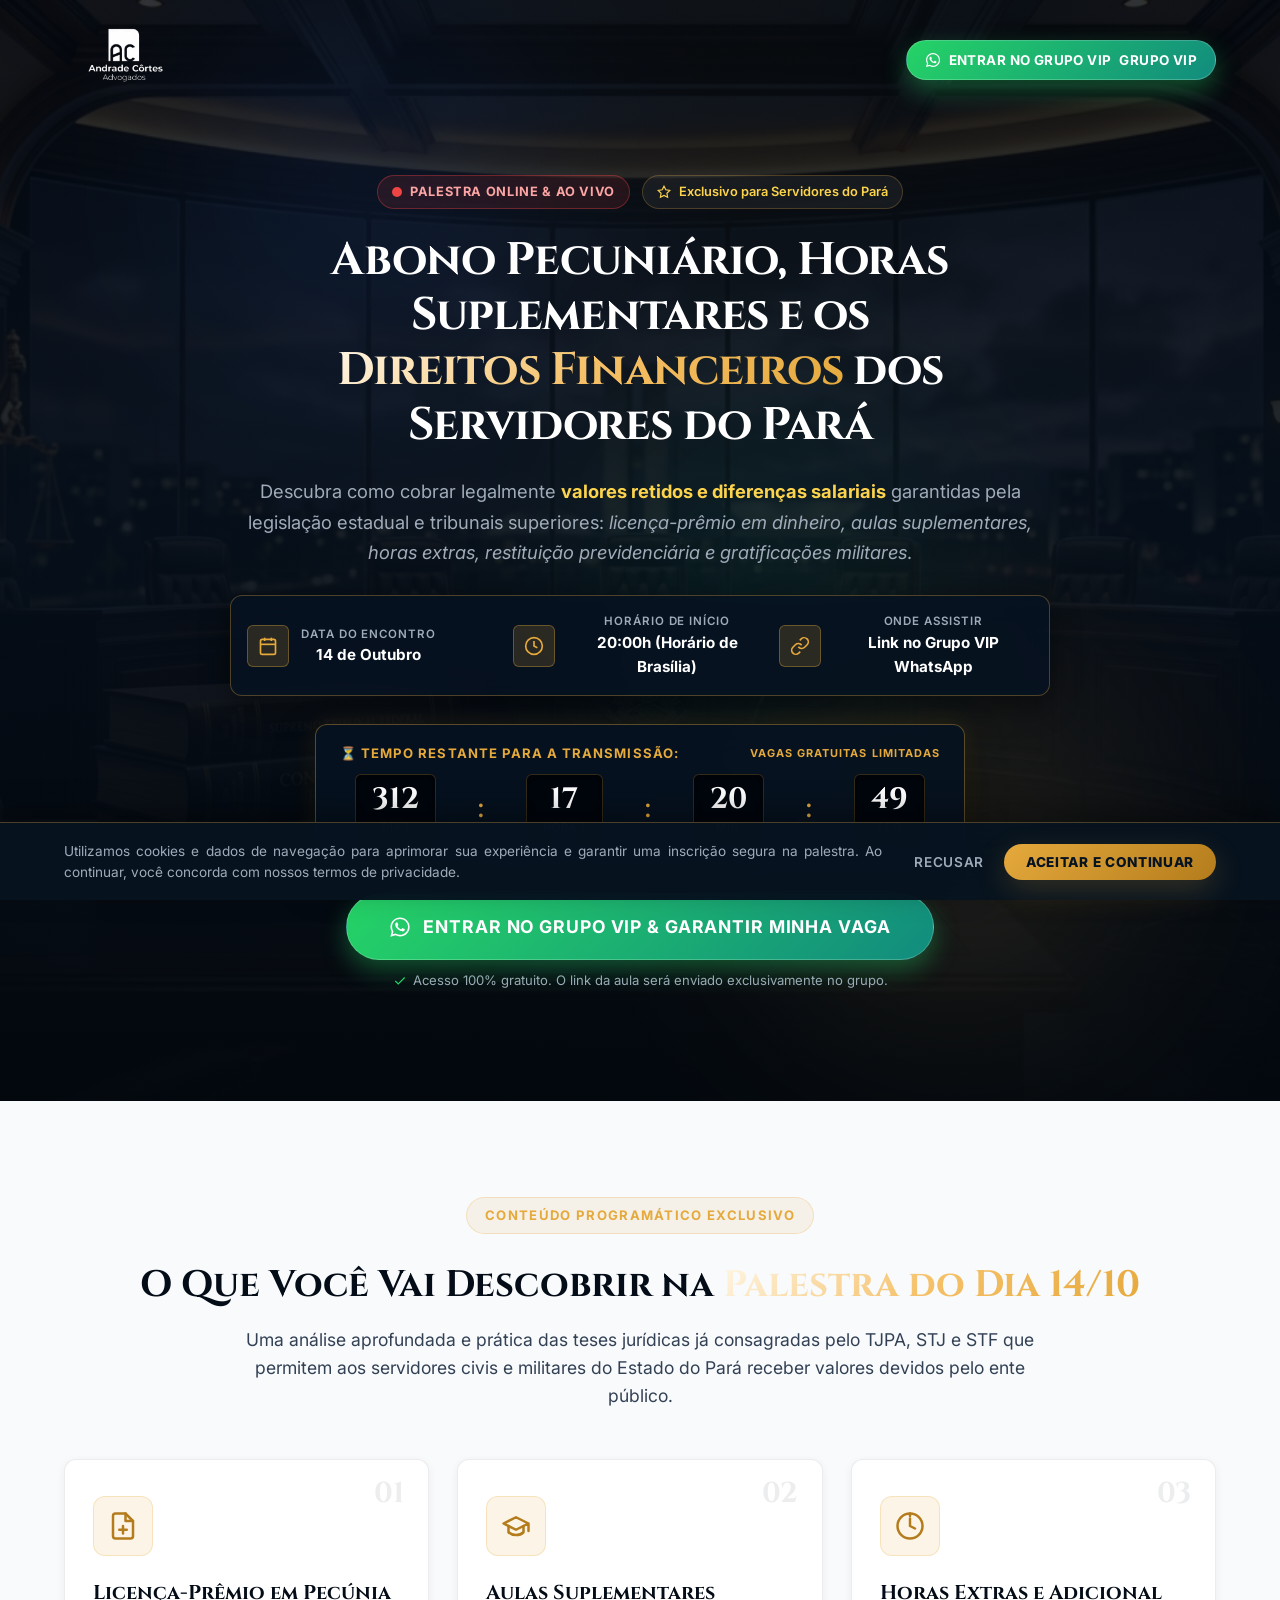
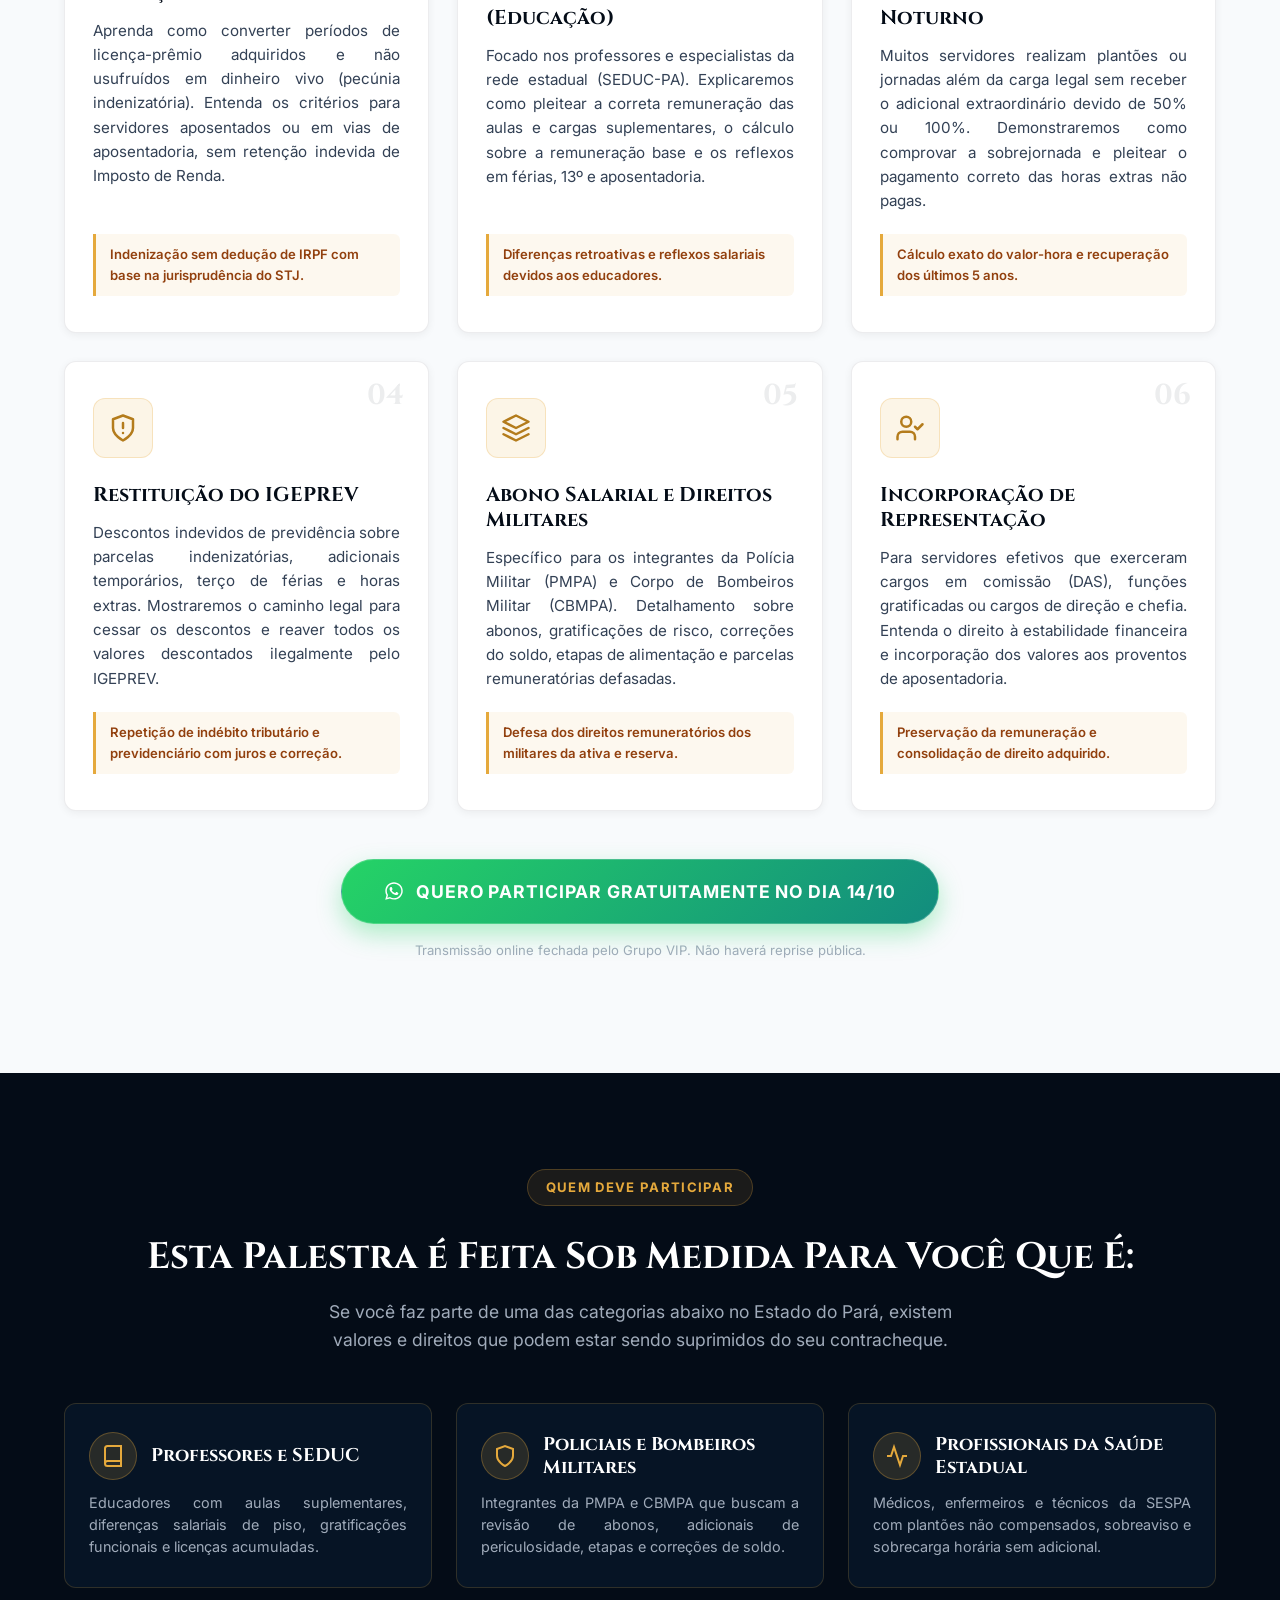
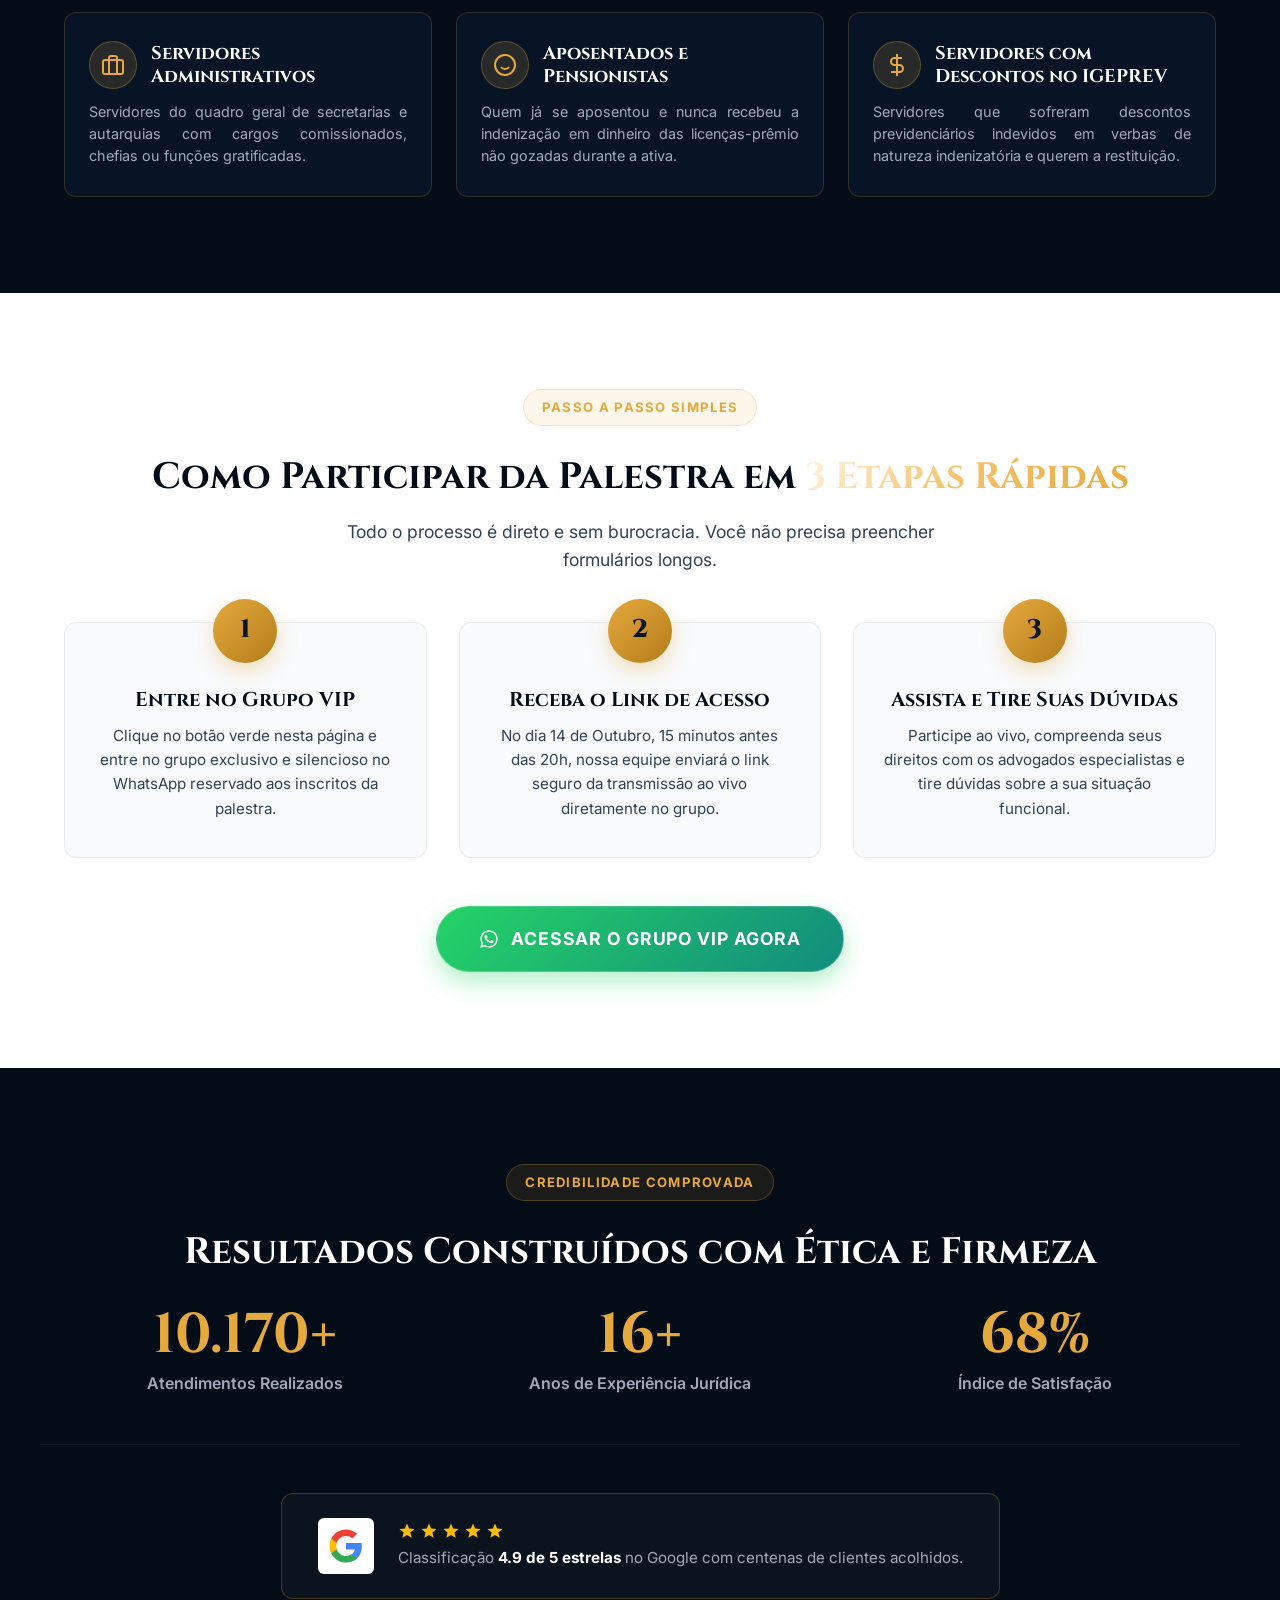
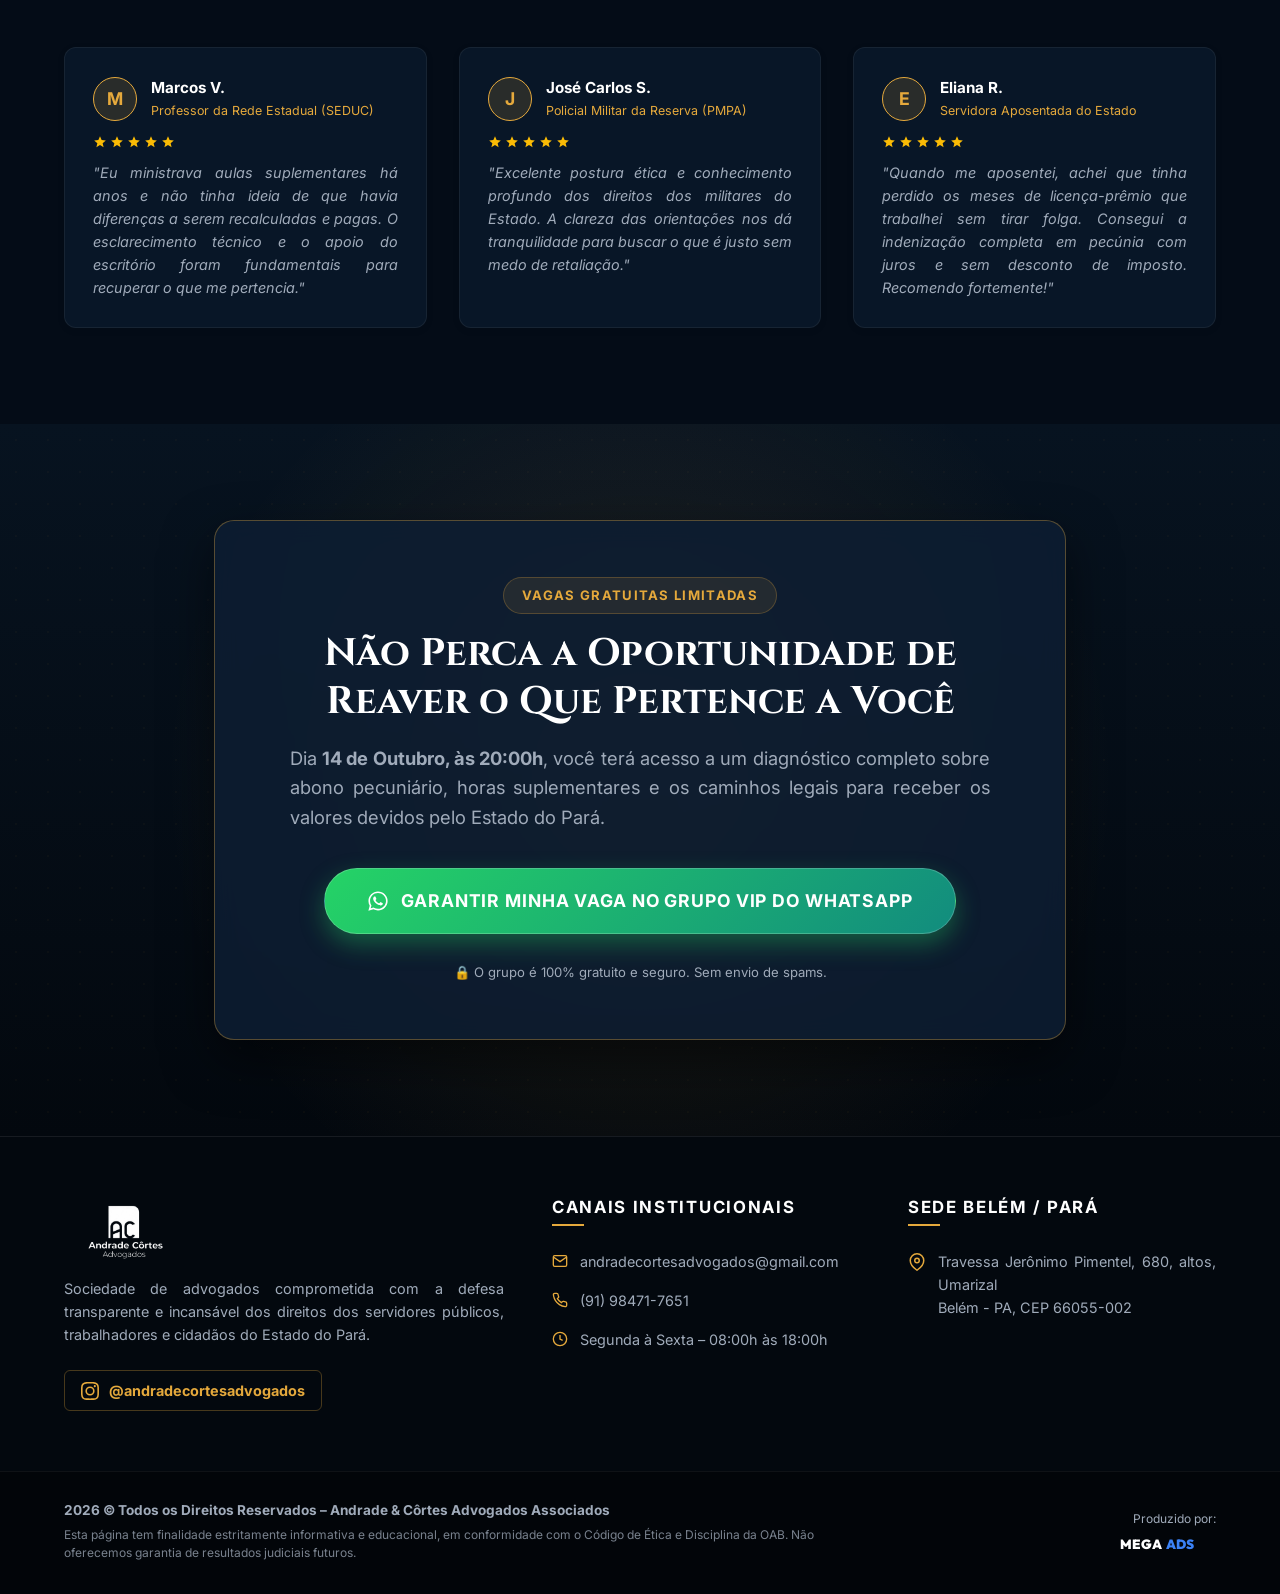
==== Evento/index.html @ 4a4dbd1f "feat(evento): adiciona landing page de palestra para servidores do pará" ====
<!DOCTYPE html>
<html lang="pt-BR">
<head>
    <!-- Metadados básicos para codificação e visualização responsiva -->
    <meta charset="UTF-8">
    <meta name="viewport" content="width=device-width, initial-scale=1.0, viewport-fit=cover">
    
    <!-- Título Otimizado para Funil de Tráfego Pago e Conversão de Evento -->
    <title>Palestra Online: Abono Pecuniário e Direitos dos Servidores do Pará | Andrade & Côrtes Advogados</title>
    
    <!-- Meta Descrição com alto poder de conversão para servidores públicos do Estado do Pará -->
    <meta name="description" content="Participe da Palestra Online e Gratuita no dia 14 de Outubro às 20h. Descubra como reaver abono pecuniário de licença-prêmio, aulas suplementares, horas extras, restituição de previdência e abono militar no Pará.">
    
    <!-- Open Graph (Meta tags para compartilhamento em redes sociais e anúncios) -->
    <meta property="og:title" content="Palestra Exclusiva: Abono Pecuniário e Horas Suplementares dos Servidores do Pará">
    <meta property="og:description" content="Aprenda a receber valores devidos pelo Estado do Pará: Licença-prêmio em pecúnia, horas extras, aulas suplementares, restituição do IGEPREV e abono militar. Dia 14/10 às 20h.">
    <meta property="og:image" content="Assets/hero_palestra.jpg">
    <meta property="og:url" content="https://andradecortes.adv.br/lp/palestra-servidores-para/">
    <meta property="og:type" content="website">
    
    <!-- Twitter Card -->
    <meta name="twitter:card" content="summary_large_image">
    <meta name="twitter:title" content="Palestra Servidores Públicos do Pará | Andrade & Côrtes Advogados">
    <meta name="twitter:description" content="Encontro online ao vivo no dia 14 de Outubro às 20h. Garanta sua vaga no grupo VIP do WhatsApp.">
    <meta name="twitter:image" content="Assets/hero_palestra.jpg">

    <!-- Favicon institucional do cliente -->
    <link rel="icon" href="https://andradecortes.adv.br/lp/wp-content/uploads/2024/04/cropped-Orig-Vert-1-32x32.png" sizes="32x32">
    <link rel="icon" href="https://andradecortes.adv.br/lp/wp-content/uploads/2024/04/cropped-Orig-Vert-1-192x192.png" sizes="192x192">
    <link rel="apple-touch-icon" href="https://andradecortes.adv.br/lp/wp-content/uploads/2024/04/cropped-Orig-Vert-1-180x180.png">
    
    <!-- Pré-conexão e carregamento das fontes do Google (Cinzel, Inter e Outfit) -->
    <link rel="preconnect" href="https://fonts.googleapis.com">
    <link rel="preconnect" href="https://fonts.gstatic.com" crossorigin>
    <link href="https://fonts.googleapis.com/css2?family=Cinzel:wght@500;600;700;800&family=Inter:wght@300;400;500;600;700&family=Outfit:wght@400;500;600;700;900&display=swap" rel="stylesheet">
    
    <!-- Folha de estilos dedicada da Landing Page de Palestra -->
    <link rel="stylesheet" href="css/style.css">

    <!-- Google Tag Manager (GTM) para rastreamento de conversão em tráfego pago -->
    <script>
        // Inicializa a camada de dados (dataLayer) para eventos de conversão e cliques
        window.dataLayer = window.dataLayer || [];
        (function(w,d,s,l,i){w[l]=w[l]||[];w[l].push({'gtm.start':
        new Date().getTime(),event:'gtm.js'});var f=d.getElementsByTagName(s)[0],
        j=d.createElement(s),dl=l!='dataLayer'?'&l='+l:'';j.async=true;j.src=
        'https://www.googletagmanager.com/gtm.js?id='+i+dl;f.parentNode.insertBefore(j,f);
        })(window,document,'script','dataLayer','GTM-P8DCJV3H');
    </script>
</head>
<body>
    <!-- Fallback do Google Tag Manager para navegadores com JS desativado -->
    <noscript>
        <iframe src="https://www.googletagmanager.com/ns.html?id=GTM-P8DCJV3H" height="0" width="0" style="display:none;visibility:hidden"></iframe>
    </noscript>

    <!-- ==========================================================================
         1. CABEÇALHO FIXO COM LOGO E BOTÃO DIRETO PRO GRUPO VIP
         ========================================================================== -->
    <header id="main-header" class="header-fixed">
        <div class="container header-container">
            <!-- Logotipo Andrade & Côrtes Advogados Associados -->
            <a href="#" class="logo-link" aria-label="Voltar ao início">
                <div class="logo-wrapper">
                    <img src="Assets/logo.webp" alt="Andrade & Côrtes Advogados Associados" class="logo-img" width="180" height="50">
                </div>
            </a>
            
            <!-- Botão de Ação Rápida no Cabeçalho direcionando para o Grupo VIP -->
            <!-- NOTA: Substitua o link 'https://chat.whatsapp.com/SEU_GRUPO_DO_WHATSAPP' pelo link oficial do grupo -->
            <a href="https://chat.whatsapp.com/SEU_GRUPO_DO_WHATSAPP" class="btn btn-sm btn-header btn-whatsapp-vip btn-whatsapp-track" data-location="header" target="_blank" rel="noopener noreferrer">
                <!-- Ícone SVG do WhatsApp -->
                <svg viewBox="0 0 448 512" width="16" height="16" fill="currentColor" xmlns="http://www.w3.org/2000/svg">
                    <path d="M380.9 97.1C339 55.1 283.2 32 223.9 32c-122.4 0-222 99.6-222 222 0 39.1 10.2 77.3 29.6 111L0 480l117.7-30.9c32.4 17.7 68.9 27 106.1 27h.1c122.3 0 224.1-99.6 224.1-222 0-59.3-25.2-115-67.1-157zm-157 341.6c-33.2 0-65.7-8.9-94-25.7l-6.7-4-69.8 18.3L72 359.2l-4.4-7c-18.5-29.4-28.2-63.3-28.2-98.2 0-101.7 82.8-184.5 184.6-184.5 49.3 0 95.6 19.2 130.4 54.1 34.8 34.9 56.2 81.2 56.1 130.5 0 101.8-84.9 184.6-186.6 184.6zm101.2-138.2c-5.5-2.8-32.8-16.2-37.9-18-5.1-1.9-8.8-2.8-12.5 2.8-3.7 5.6-14.3 18-17.6 21.8-3.2 3.7-6.5 4.2-12 1.4-32.6-16.3-54-29.1-75.5-66-5.7-9.8 5.7-9.1 16.3-30.3 1.8-3.7.9-6.9-.5-9.7-1.4-2.8-12.5-30.1-17.1-41.2-4.5-10.8-9.1-9.3-12.5-9.5-3.2-.2-6.9-.2-10.6-.2-3.7 0-9.7 1.4-14.8 6.9-5.1 5.6-19.4 19-19.4 46.3 0 27.3 19.9 53.7 22.6 57.4 2.8 3.7 39.1 59.7 94.8 83.8 35.2 15.2 49 16.5 66.6 13.9 10.7-1.6 32.8-13.4 37.4-26.4 4.6-13 4.6-24.1 3.2-26.4-1.3-2.5-5-3.9-10.5-6.6z"/>
                </svg>
                <span class="btn-text-desktop">Entrar no Grupo VIP</span>
                <span class="btn-text-mobile">Grupo VIP</span>
            </a>
        </div>
    </header>

    <!-- ==========================================================================
         2. HERO SECTION: PALESTRA EXCLUSIVA & CONTAGEM REGRESSIVA
         ========================================================================== -->
    <section id="hero" class="hero-section">
        <!-- Luzes e Efeitos de Brilho Dinâmicos de Fundo -->
        <div class="hero-glow-1"></div>
        <div class="hero-glow-2"></div>
        <div class="hero-glow-3"></div>

        <!-- Container do Hero centralizado com foco exclusivo nas informações e inscrições -->
        <div class="container hero-container hero-container-centered max-width-900 text-center">
            <!-- Bloco de Conteúdo Textual e Inscrição no Funil -->
            <div class="hero-content reveal-up">
                <!-- Badges de Autoridade do Evento -->
                <div class="hero-event-badge-bar">
                    <!-- Selo de Transmissão Ao Vivo com Luz Pulsante -->
                    <div class="badge-live-pulse">
                        <span class="live-dot"></span>
                        <span>Palestra Online & Ao Vivo</span>
                    </div>
                    <!-- Selo do Estado do Pará -->
                    <div class="badge-tag-pa">
                        <svg viewBox="0 0 24 24" width="14" height="14" fill="none" stroke="currentColor" stroke-width="2" xmlns="http://www.w3.org/2000/svg">
                            <polygon points="12 2 15.09 8.26 22 9.27 17 14.14 18.18 21.02 12 17.77 5.82 21.02 7 14.14 2 9.27 8.91 8.26 12 2"/>
                        </svg>
                        <span>Exclusivo para Servidores do Pará</span>
                    </div>
                </div>

                <!-- Headline Principal (H1) com forte apelo nos direitos financeiros e horas suplementares -->
                <h1>Abono Pecuniário, Horas Suplementares e os <span class="text-gradient-gold">Direitos Financeiros</span> dos Servidores do Pará</h1>
                
                <!-- Subheadline explicativa conectando com a dor e a oportunidade do servidor estadual -->
                <p class="hero-subtext">
                    Descubra como cobrar legalmente <strong>valores retidos e diferenças salariais</strong> garantidas pela legislação estadual e tribunais superiores: <em>licença-prêmio em dinheiro, aulas suplementares, horas extras, restituição previdenciária e gratificações militares</em>.
                </p>

                <!-- Informações Estruturadas do Evento em Cards Rápidos -->
                <div class="event-info-cards-grid">
                    <div class="event-info-item">
                        <div class="event-info-icon">
                            <svg viewBox="0 0 24 24" width="20" height="20" fill="none" stroke="currentColor" stroke-width="2" xmlns="http://www.w3.org/2000/svg">
                                <rect x="3" y="4" width="18" height="18" rx="2" ry="2"/>
                                <line x1="16" y1="2" x2="16" y2="6"/>
                                <line x1="8" y1="2" x2="8" y2="6"/>
                                <line x1="3" y1="10" x2="21" y2="10"/>
                            </svg>
                        </div>
                        <div class="event-info-text">
                            <span class="label">Data do Encontro</span>
                            <strong class="val">14 de Outubro</strong>
                        </div>
                    </div>

                    <div class="event-info-item">
                        <div class="event-info-icon">
                            <svg viewBox="0 0 24 24" width="20" height="20" fill="none" stroke="currentColor" stroke-width="2" xmlns="http://www.w3.org/2000/svg">
                                <circle cx="12" cy="12" r="10"/>
                                <polyline points="12 6 12 12 16 14"/>
                            </svg>
                        </div>
                        <div class="event-info-text">
                            <span class="label">Horário de Início</span>
                            <strong class="val">20:00h (Horário de Brasília)</strong>
                        </div>
                    </div>

                    <div class="event-info-item">
                        <div class="event-info-icon">
                            <svg viewBox="0 0 24 24" width="20" height="20" fill="none" stroke="currentColor" stroke-width="2" xmlns="http://www.w3.org/2000/svg">
                                <path d="M10 13a5 5 0 0 0 7.54.54l3-3a5 5 0 0 0-7.07-7.07l-1.72 1.71"/>
                                <path d="M14 11a5 5 0 0 0-7.54-.54l-3 3a5 5 0 0 0 7.07 7.07l1.71-1.71"/>
                            </svg>
                        </div>
                        <div class="event-info-text">
                            <span class="label">Onde Assistir</span>
                            <strong class="val">Link no Grupo VIP WhatsApp</strong>
                        </div>
                    </div>
                </div>

                <!-- Bloco de Contagem Regressiva Interativa -->
                <div class="countdown-box">
                    <div class="countdown-header">
                        <span>⏳ Tempo Restante Para a Transmissão:</span>
                        <small>Vagas Gratuitas Limitadas</small>
                    </div>
                    <div class="countdown-timer">
                        <div class="timer-unit">
                            <span id="timer-days" class="timer-num">00</span>
                            <span class="timer-label">Dias</span>
                        </div>
                        <span class="timer-colon">:</span>
                        <div class="timer-unit">
                            <span id="timer-hours" class="timer-num">00</span>
                            <span class="timer-label">Horas</span>
                        </div>
                        <span class="timer-colon">:</span>
                        <div class="timer-unit">
                            <span id="timer-minutes" class="timer-num">00</span>
                            <span class="timer-label">Min</span>
                        </div>
                        <span class="timer-colon">:</span>
                        <div class="timer-unit">
                            <span id="timer-seconds" class="timer-num">00</span>
                            <span class="timer-label">Seg</span>
                        </div>
                    </div>
                </div>

                <!-- Botão CTA Principal do Funil: Entrar no Grupo VIP -->
                <div class="hero-cta-wrapper">
                    <!-- NOTA: O link redireciona para o Grupo VIP do WhatsApp onde o participante recebe o link ao vivo -->
                    <a href="https://chat.whatsapp.com/SEU_GRUPO_DO_WHATSAPP" class="btn btn-lg btn-whatsapp-vip pulse-effect btn-whatsapp-track" data-location="hero_main" target="_blank" rel="noopener noreferrer">
                        <!-- Ícone do WhatsApp -->
                        <svg viewBox="0 0 448 512" width="22" height="22" fill="currentColor" xmlns="http://www.w3.org/2000/svg">
                            <path d="M380.9 97.1C339 55.1 283.2 32 223.9 32c-122.4 0-222 99.6-222 222 0 39.1 10.2 77.3 29.6 111L0 480l117.7-30.9c32.4 17.7 68.9 27 106.1 27h.1c122.3 0 224.1-99.6 224.1-222 0-59.3-25.2-115-67.1-157zm-157 341.6c-33.2 0-65.7-8.9-94-25.7l-6.7-4-69.8 18.3L72 359.2l-4.4-7c-18.5-29.4-28.2-63.3-28.2-98.2 0-101.7 82.8-184.5 184.6-184.5 49.3 0 95.6 19.2 130.4 54.1 34.8 34.9 56.2 81.2 56.1 130.5 0 101.8-84.9 184.6-186.6 184.6zm101.2-138.2c-5.5-2.8-32.8-16.2-37.9-18-5.1-1.9-8.8-2.8-12.5 2.8-3.7 5.6-14.3 18-17.6 21.8-3.2 3.7-6.5 4.2-12 1.4-32.6-16.3-54-29.1-75.5-66-5.7-9.8 5.7-9.1 16.3-30.3 1.8-3.7.9-6.9-.5-9.7-1.4-2.8-12.5-30.1-17.1-41.2-4.5-10.8-9.1-9.3-12.5-9.5-3.2-.2-6.9-.2-10.6-.2-3.7 0-9.7 1.4-14.8 6.9-5.1 5.6-19.4 19-19.4 46.3 0 27.3 19.9 53.7 22.6 57.4 2.8 3.7 39.1 59.7 94.8 83.8 35.2 15.2 49 16.5 66.6 13.9 10.7-1.6 32.8-13.4 37.4-26.4 4.6-13 4.6-24.1 3.2-26.4-1.3-2.5-5-3.9-10.5-6.6z"/>
                        </svg>
                        <span>Entrar no Grupo VIP & Garantir Minha Vaga</span>
                    </a>
                    <span class="cta-microcopy" style="justify-content: center;">
                        <svg viewBox="0 0 24 24" width="14" height="14" fill="none" stroke="#25D366" stroke-width="2" xmlns="http://www.w3.org/2000/svg">
                            <polyline points="20 6 9 17 4 12"/>
                        </svg>
                        Acesso 100% gratuito. O link da aula será enviado exclusivamente no grupo.
                    </span>
                </div>
            </div>
        </div>
    </section>

    <!-- ==========================================================================
         3. SEÇÃO DOS 6 TEMAS DA PALESTRA (OS TÓPICOS SOLICITADOS PELO CLIENTE)
         ========================================================================== -->
    <section id="conteudo-palestra" class="section-padding topics-section">
        <div class="container text-center">
            <span class="section-subtitle">Conteúdo Programático Exclusivo</span>
            <h2 class="section-title">O Que Você Vai Descobrir na <span class="text-gradient-gold">Palestra do Dia 14/10</span></h2>
            <p class="section-desc max-width-800">
                Uma análise aprofundada e prática das teses jurídicas já consagradas pelo TJPA, STJ e STF que permitem aos servidores civis e militares do Estado do Pará receber valores devidos pelo ente público.
            </p>
        </div>

        <div class="container topics-grid">
            <!-- TEMA 1: Licença-prêmio (pecúnia) -->
            <div class="topic-card reveal-up">
                <span class="topic-badge-number">01</span>
                <div class="topic-icon">
                    <!-- Ícone de Documento com Moeda -->
                    <svg viewBox="0 0 24 24" width="30" height="30" fill="none" stroke="currentColor" stroke-width="2" stroke-linecap="round" stroke-linejoin="round" xmlns="http://www.w3.org/2000/svg">
                        <path d="M14 2H6a2 2 0 0 0-2 2v16a2 2 0 0 0 2 2h12a2 2 0 0 0 2-2V8z"/>
                        <polyline points="14 2 14 8 20 8"/>
                        <line x1="12" y1="18" x2="12" y2="12"/>
                        <line x1="9" y1="15" x2="15" y2="15"/>
                    </svg>
                </div>
                <h3>Licença-Prêmio em Pecúnia</h3>
                <p>
                    Aprenda como converter períodos de licença-prêmio adquiridos e não usufruídos em dinheiro vivo (pecúnia indenizatória). Entenda os critérios para servidores aposentados ou em vias de aposentadoria, sem retenção indevida de Imposto de Renda.
                </p>
                <div class="topic-highlight">
                    Indenização sem dedução de IRPF com base na jurisprudência do STJ.
                </div>
            </div>

            <!-- TEMA 2: Aulas suplementares -->
            <div class="topic-card reveal-up" style="animation-delay: 50ms;">
                <span class="topic-badge-number">02</span>
                <div class="topic-icon">
                    <!-- Ícone de Educação / Livro / Graduação -->
                    <svg viewBox="0 0 24 24" width="30" height="30" fill="none" stroke="currentColor" stroke-width="2" stroke-linecap="round" stroke-linejoin="round" xmlns="http://www.w3.org/2000/svg">
                        <path d="M22 10v6M2 10l10-5 10 5-10 5z"/>
                        <path d="M6 12v5c3 3 9 3 12 0v-5"/>
                    </svg>
                </div>
                <h3>Aulas Suplementares (Educação)</h3>
                <p>
                    Focado nos professores e especialistas da rede estadual (SEDUC-PA). Explicaremos como pleitear a correta remuneração das aulas e cargas suplementares, o cálculo sobre a remuneração base e os reflexos em férias, 13º e aposentadoria.
                </p>
                <div class="topic-highlight">
                    Diferenças retroativas e reflexos salariais devidos aos educadores.
                </div>
            </div>

            <!-- TEMA 3: Hora extra -->
            <div class="topic-card reveal-up" style="animation-delay: 100ms;">
                <span class="topic-badge-number">03</span>
                <div class="topic-icon">
                    <!-- Ícone de Relógio / Horas Extras -->
                    <svg viewBox="0 0 24 24" width="30" height="30" fill="none" stroke="currentColor" stroke-width="2" stroke-linecap="round" stroke-linejoin="round" xmlns="http://www.w3.org/2000/svg">
                        <circle cx="12" cy="12" r="10"/>
                        <polyline points="12 6 12 12 16 14"/>
                        <line x1="12" y1="2" x2="12" y2="4"/>
                    </svg>
                </div>
                <h3>Horas Extras e Adicional Noturno</h3>
                <p>
                    Muitos servidores realizam plantões ou jornadas além da carga legal sem receber o adicional extraordinário devido de 50% ou 100%. Demonstraremos como comprovar a sobrejornada e pleitear o pagamento correto das horas extras não pagas.
                </p>
                <div class="topic-highlight">
                    Cálculo exato do valor-hora e recuperação dos últimos 5 anos.
                </div>
            </div>

            <!-- TEMA 4: Contribuições previdenciárias -->
            <div class="topic-card reveal-up" style="animation-delay: 150ms;">
                <span class="topic-badge-number">04</span>
                <div class="topic-icon">
                    <!-- Ícone de Escudo Previdenciário / Moeda -->
                    <svg viewBox="0 0 24 24" width="30" height="30" fill="none" stroke="currentColor" stroke-width="2" stroke-linecap="round" stroke-linejoin="round" xmlns="http://www.w3.org/2000/svg">
                        <path d="M12 22s8-4 8-10V5l-8-3-8 3v7c0 6 8 10 8 10z"/>
                        <path d="M12 8v4"/>
                        <path d="M12 16h.01"/>
                    </svg>
                </div>
                <h3>Restituição do IGEPREV</h3>
                <p>
                    Descontos indevidos de previdência sobre parcelas indenizatórias, adicionais temporários, terço de férias e horas extras. Mostraremos o caminho legal para cessar os descontos e reaver todos os valores descontados ilegalmente pelo IGEPREV.
                </p>
                <div class="topic-highlight">
                    Repetição de indébito tributário e previdenciário com juros e correção.
                </div>
            </div>

            <!-- TEMA 5: Abono salarial militar -->
            <div class="topic-card reveal-up" style="animation-delay: 200ms;">
                <span class="topic-badge-number">05</span>
                <div class="topic-icon">
                    <!-- Ícone Militar / Brasão de Defesa -->
                    <svg viewBox="0 0 24 24" width="30" height="30" fill="none" stroke="currentColor" stroke-width="2" stroke-linecap="round" stroke-linejoin="round" xmlns="http://www.w3.org/2000/svg">
                        <polygon points="12 2 2 7 12 12 22 7 12 2"/>
                        <polyline points="2 17 12 22 22 17"/>
                        <polyline points="2 12 12 17 22 12"/>
                    </svg>
                </div>
                <h3>Abono Salarial e Direitos Militares</h3>
                <p>
                    Específico para os integrantes da Polícia Militar (PMPA) e Corpo de Bombeiros Militar (CBMPA). Detalhamento sobre abonos, gratificações de risco, correções do soldo, etapas de alimentação e parcelas remuneratórias defasadas.
                </p>
                <div class="topic-highlight">
                    Defesa dos direitos remuneratórios dos militares da ativa e reserva.
                </div>
            </div>

            <!-- TEMA 6: Incorporação de representação -->
            <div class="topic-card reveal-up" style="animation-delay: 250ms;">
                <span class="topic-badge-number">06</span>
                <div class="topic-icon">
                    <!-- Ícone de Cargo / Chefia / Estabilidade -->
                    <svg viewBox="0 0 24 24" width="30" height="30" fill="none" stroke="currentColor" stroke-width="2" stroke-linecap="round" stroke-linejoin="round" xmlns="http://www.w3.org/2000/svg">
                        <path d="M16 21v-2a4 4 0 0 0-4-4H6a4 4 0 0 0-4 4v2"/>
                        <circle cx="9" cy="7" r="4"/>
                        <polyline points="16 11 18 13 22 9"/>
                    </svg>
                </div>
                <h3>Incorporação de Representação</h3>
                <p>
                    Para servidores efetivos que exerceram cargos em comissão (DAS), funções gratificadas ou cargos de direção e chefia. Entenda o direito à estabilidade financeira e incorporação dos valores aos proventos de aposentadoria.
                </p>
                <div class="topic-highlight">
                    Preservação da remuneração e consolidação de direito adquirido.
                </div>
            </div>
        </div>

        <!-- Botão Intermediário de Conversão com classe responsiva -->
        <div class="container text-center mt-5">
            <a href="https://chat.whatsapp.com/SEU_GRUPO_DO_WHATSAPP" class="btn btn-lg btn-whatsapp-vip btn-whatsapp-track section-cta-btn" data-location="topics_middle" target="_blank" rel="noopener noreferrer">
                <svg viewBox="0 0 448 512" width="20" height="20" fill="currentColor" xmlns="http://www.w3.org/2000/svg">
                    <path d="M380.9 97.1C339 55.1 283.2 32 223.9 32c-122.4 0-222 99.6-222 222 0 39.1 10.2 77.3 29.6 111L0 480l117.7-30.9c32.4 17.7 68.9 27 106.1 27h.1c122.3 0 224.1-99.6 224.1-222 0-59.3-25.2-115-67.1-157zm-157 341.6c-33.2 0-65.7-8.9-94-25.7l-6.7-4-69.8 18.3L72 359.2l-4.4-7c-18.5-29.4-28.2-63.3-28.2-98.2 0-101.7 82.8-184.5 184.6-184.5 49.3 0 95.6 19.2 130.4 54.1 34.8 34.9 56.2 81.2 56.1 130.5 0 101.8-84.9 184.6-186.6 184.6zm101.2-138.2c-5.5-2.8-32.8-16.2-37.9-18-5.1-1.9-8.8-2.8-12.5 2.8-3.7 5.6-14.3 18-17.6 21.8-3.2 3.7-6.5 4.2-12 1.4-32.6-16.3-54-29.1-75.5-66-5.7-9.8 5.7-9.1 16.3-30.3 1.8-3.7.9-6.9-.5-9.7-1.4-2.8-12.5-30.1-17.1-41.2-4.5-10.8-9.1-9.3-12.5-9.5-3.2-.2-6.9-.2-10.6-.2-3.7 0-9.7 1.4-14.8 6.9-5.1 5.6-19.4 19-19.4 46.3 0 27.3 19.9 53.7 22.6 57.4 2.8 3.7 39.1 59.7 94.8 83.8 35.2 15.2 49 16.5 66.6 13.9 10.7-1.6 32.8-13.4 37.4-26.4 4.6-13 4.6-24.1 3.2-26.4-1.3-2.5-5-3.9-10.5-6.6z"/>
                </svg>
                <span>Quero Participar Gratuitamente no Dia 14/10</span>
            </a>
            <p class="cta-microcopy mt-2 text-center" style="justify-content: center;">
                Transmissão online fechada pelo Grupo VIP. Não haverá reprise pública.
            </p>
        </div>
    </section>

    <!-- ==========================================================================
         4. SEÇÃO PÚBLICO-ALVO: "PARA QUEM É ESTA PALESTRA?"
         ========================================================================== -->
    <section id="publico-alvo" class="section-padding audience-section">
        <div class="container text-center">
            <span class="section-subtitle">Quem Deve Participar</span>
            <h2 class="section-title text-white">Esta Palestra é Feita Sob Medida Para Você Que É:</h2>
            <p class="section-desc text-light max-width-650">
                Se você faz parte de uma das categorias abaixo no Estado do Pará, existem valores e direitos que podem estar sendo suprimidos do seu contracheque.
            </p>
        </div>

        <div class="container audience-grid">
            <!-- Card Categoria 1 -->
            <div class="audience-card reveal-up">
                <div class="audience-header">
                    <div class="audience-icon">
                        <svg viewBox="0 0 24 24" width="24" height="24" fill="none" stroke="currentColor" stroke-width="2" xmlns="http://www.w3.org/2000/svg">
                            <path d="M4 19.5A2.5 2.5 0 0 1 6.5 17H20"/>
                            <path d="M6.5 2H20v20H6.5A2.5 2.5 0 0 1 4 19.5v-15A2.5 2.5 0 0 1 6.5 2z"/>
                        </svg>
                    </div>
                    <h4>Professores e SEDUC</h4>
                </div>
                <p>Educadores com aulas suplementares, diferenças salariais de piso, gratificações funcionais e licenças acumuladas.</p>
            </div>

            <!-- Card Categoria 2 -->
            <div class="audience-card reveal-up" style="animation-delay: 50ms;">
                <div class="audience-header">
                    <div class="audience-icon">
                        <svg viewBox="0 0 24 24" width="24" height="24" fill="none" stroke="currentColor" stroke-width="2" xmlns="http://www.w3.org/2000/svg">
                            <path d="M12 22s8-4 8-10V5l-8-3-8 3v7c0 6 8 10 8 10z"/>
                        </svg>
                    </div>
                    <h4>Policiais e Bombeiros Militares</h4>
                </div>
                <p>Integrantes da PMPA e CBMPA que buscam a revisão de abonos, adicionais de periculosidade, etapas e correções de soldo.</p>
            </div>

            <!-- Card Categoria 3 -->
            <div class="audience-card reveal-up" style="animation-delay: 100ms;">
                <div class="audience-header">
                    <div class="audience-icon">
                        <svg viewBox="0 0 24 24" width="24" height="24" fill="none" stroke="currentColor" stroke-width="2" xmlns="http://www.w3.org/2000/svg">
                            <path d="M22 12h-4l-3 9L9 3l-3 9H2"/>
                        </svg>
                    </div>
                    <h4>Profissionais da Saúde Estadual</h4>
                </div>
                <p>Médicos, enfermeiros e técnicos da SESPA com plantões não compensados, sobreaviso e sobrecarga horária sem adicional.</p>
            </div>

            <!-- Card Categoria 4 -->
            <div class="audience-card reveal-up" style="animation-delay: 150ms;">
                <div class="audience-header">
                    <div class="audience-icon">
                        <svg viewBox="0 0 24 24" width="24" height="24" fill="none" stroke="currentColor" stroke-width="2" xmlns="http://www.w3.org/2000/svg">
                            <rect x="2" y="7" width="20" height="14" rx="2" ry="2"/>
                            <path d="M16 21V5a2 2 0 0 0-2-2h-4a2 2 0 0 0-2 2v16"/>
                        </svg>
                    </div>
                    <h4>Servidores Administrativos</h4>
                </div>
                <p>Servidores do quadro geral de secretarias e autarquias com cargos comissionados, chefias ou funções gratificadas.</p>
            </div>

            <!-- Card Categoria 5 -->
            <div class="audience-card reveal-up" style="animation-delay: 200ms;">
                <div class="audience-header">
                    <div class="audience-icon">
                        <svg viewBox="0 0 24 24" width="24" height="24" fill="none" stroke="currentColor" stroke-width="2" xmlns="http://www.w3.org/2000/svg">
                            <circle cx="12" cy="12" r="10"/>
                            <path d="M8 14s1.5 2 4 2 4-2 4-2"/>
                            <line x1="9" y1="9" x2="9.01" y2="9"/>
                            <line x1="15" y1="9" x2="15.01" y2="9"/>
                        </svg>
                    </div>
                    <h4>Aposentados e Pensionistas</h4>
                </div>
                <p>Quem já se aposentou e nunca recebeu a indenização em dinheiro das licenças-prêmio não gozadas durante a ativa.</p>
            </div>

            <!-- Card Categoria 6 -->
            <div class="audience-card reveal-up" style="animation-delay: 250ms;">
                <div class="audience-header">
                    <div class="audience-icon">
                        <svg viewBox="0 0 24 24" width="24" height="24" fill="none" stroke="currentColor" stroke-width="2" xmlns="http://www.w3.org/2000/svg">
                            <line x1="12" y1="1" x2="12" y2="23"/>
                            <path d="M17 5H9.5a3.5 3.5 0 0 0 0 7h5a3.5 3.5 0 0 1 0 7H6"/>
                        </svg>
                    </div>
                    <h4>Servidores com Descontos no IGEPREV</h4>
                </div>
                <p>Servidores que sofreram descontos previdenciários indevidos em verbas de natureza indenizatória e querem a restituição.</p>
            </div>
        </div>
    </section>

    <!-- ==========================================================================
         5. PASSO A PASSO SIMPLES: COMO GARANTIR SEU ACESSO À PALESTRA
         ========================================================================== -->
    <section id="como-funciona" class="section-padding steps-section">
        <div class="container text-center">
            <span class="section-subtitle">Passo a Passo Simples</span>
            <h2 class="section-title">Como Participar da Palestra em <span class="text-gradient-gold">3 Etapas Rápidas</span></h2>
            <p class="section-desc max-width-650">
                Todo o processo é direto e sem burocracia. Você não precisa preencher formulários longos.
            </p>
        </div>

        <div class="container steps-container">
            <!-- Passo 1 -->
            <div class="step-card reveal-up">
                <div class="step-number-circle">1</div>
                <h3>Entre no Grupo VIP</h3>
                <p>Clique no botão verde nesta página e entre no grupo exclusivo e silencioso no WhatsApp reservado aos inscritos da palestra.</p>
            </div>

            <!-- Passo 2 -->
            <div class="step-card reveal-up" style="animation-delay: 100ms;">
                <div class="step-number-circle">2</div>
                <h3>Receba o Link de Acesso</h3>
                <p>No dia 14 de Outubro, 15 minutos antes das 20h, nossa equipe enviará o link seguro da transmissão ao vivo diretamente no grupo.</p>
            </div>

            <!-- Passo 3 -->
            <div class="step-card reveal-up" style="animation-delay: 200ms;">
                <div class="step-number-circle">3</div>
                <h3>Assista e Tire Suas Dúvidas</h3>
                <p>Participe ao vivo, compreenda seus direitos com os advogados especialistas e tire dúvidas sobre a sua situação funcional.</p>
            </div>
        </div>

        <!-- Botão CTA Centralizado com classe responsiva -->
        <div class="container text-center mt-5">
            <a href="https://chat.whatsapp.com/SEU_GRUPO_DO_WHATSAPP" class="btn btn-lg btn-whatsapp-vip btn-whatsapp-track section-cta-btn" data-location="steps_bottom" target="_blank" rel="noopener noreferrer">
                <svg viewBox="0 0 448 512" width="20" height="20" fill="currentColor" xmlns="http://www.w3.org/2000/svg">
                    <path d="M380.9 97.1C339 55.1 283.2 32 223.9 32c-122.4 0-222 99.6-222 222 0 39.1 10.2 77.3 29.6 111L0 480l117.7-30.9c32.4 17.7 68.9 27 106.1 27h.1c122.3 0 224.1-99.6 224.1-222 0-59.3-25.2-115-67.1-157zm-157 341.6c-33.2 0-65.7-8.9-94-25.7l-6.7-4-69.8 18.3L72 359.2l-4.4-7c-18.5-29.4-28.2-63.3-28.2-98.2 0-101.7 82.8-184.5 184.6-184.5 49.3 0 95.6 19.2 130.4 54.1 34.8 34.9 56.2 81.2 56.1 130.5 0 101.8-84.9 184.6-186.6 184.6zm101.2-138.2c-5.5-2.8-32.8-16.2-37.9-18-5.1-1.9-8.8-2.8-12.5 2.8-3.7 5.6-14.3 18-17.6 21.8-3.2 3.7-6.5 4.2-12 1.4-32.6-16.3-54-29.1-75.5-66-5.7-9.8 5.7-9.1 16.3-30.3 1.8-3.7.9-6.9-.5-9.7-1.4-2.8-12.5-30.1-17.1-41.2-4.5-10.8-9.1-9.3-12.5-9.5-3.2-.2-6.9-.2-10.6-.2-3.7 0-9.7 1.4-14.8 6.9-5.1 5.6-19.4 19-19.4 46.3 0 27.3 19.9 53.7 22.6 57.4 2.8 3.7 39.1 59.7 94.8 83.8 35.2 15.2 49 16.5 66.6 13.9 10.7-1.6 32.8-13.4 37.4-26.4 4.6-13 4.6-24.1 3.2-26.4-1.3-2.5-5-3.9-10.5-6.6z"/>
                </svg>
                <span>Acessar o Grupo VIP Agora</span>
            </a>
        </div>
    </section>


    <!-- ==========================================================================
         6. PROVA SOCIAL, NÚMEROS E AVALIAÇÕES GOOGLE
         ========================================================================== -->
    <section id="prova-social" class="section-padding social-proof-section">
        <div class="container text-center">
            <span class="section-subtitle">Credibilidade Comprovada</span>
            <h2 class="section-title text-white">Resultados Construídos com Ética e Firmeza</h2>
        </div>

        <!-- Contadores Numéricos Animados -->
        <div class="container grid-3 stats-container mt-4 text-center">
            <div class="stat-item reveal-up">
                <span class="stat-number" data-target="15000">+0</span>
                <span class="stat-label">Atendimentos Realizados</span>
            </div>
            <div class="stat-item reveal-up" style="animation-delay: 100ms;">
                <span class="stat-number" data-target="23">+0</span>
                <span class="stat-label">Anos de Experiência Jurídica</span>
            </div>
            <div class="stat-item reveal-up" style="animation-delay: 200ms;">
                <span class="stat-number" data-target="98">%0</span>
                <span class="stat-label">Índice de Satisfação</span>
            </div>
        </div>

        <!-- Caixa de Avaliação Consolidada Google 4.9 -->
        <div class="container mt-5 text-center">
            <div class="google-consolidated-box reveal-up">
                <div class="google-logo-wrapper">
                    <svg viewBox="0 0 24 24" width="36" height="36" xmlns="http://www.w3.org/2000/svg">
                        <path d="M22.56 12.25c0-.78-.07-1.53-.2-2.25H12v4.26h5.92c-.26 1.37-1.04 2.53-2.21 3.31v2.77h3.57c2.08-1.92 3.28-4.74 3.28-8.09z" fill="#4285F4"/>
                        <path d="M12 23c2.97 0 5.46-.98 7.28-2.66l-3.57-2.77c-.98.66-2.23 1.06-3.71 1.06-2.86 0-5.29-1.93-6.16-4.53H2.18v2.84C3.99 20.53 7.7 23 12 23z" fill="#34A853"/>
                        <path d="M5.84 14.09c-.22-.66-.35-1.36-.35-2.09s.13-1.43.35-2.09V7.06H2.18C1.43 8.55 1 10.22 1 12s.43 3.45 1.18 4.94l2.85-2.22.81-.63z" fill="#FBBC05"/>
                        <path d="M12 5.38c1.62 0 3.06.56 4.21 1.64l3.15-3.15C17.45 2.09 14.97 1 12 1 7.7 1 3.99 3.47 2.18 7.06l3.66 2.84c.87-2.6 3.3-4.52 6.16-4.52z" fill="#EA4335"/>
                    </svg>
                </div>
                <div class="google-stars-wrapper">
                    <div class="stars">
                        <svg viewBox="0 0 24 24" width="18" height="18" fill="#FABB05" xmlns="http://www.w3.org/2000/svg"><path d="M12 17.27L18.18 21l-1.64-7.03L22 9.24l-7.19-.61L12 2 9.19 8.63 2 9.24l5.46 4.73L5.82 21z"/></svg>
                        <svg viewBox="0 0 24 24" width="18" height="18" fill="#FABB05" xmlns="http://www.w3.org/2000/svg"><path d="M12 17.27L18.18 21l-1.64-7.03L22 9.24l-7.19-.61L12 2 9.19 8.63 2 9.24l5.46 4.73L5.82 21z"/></svg>
                        <svg viewBox="0 0 24 24" width="18" height="18" fill="#FABB05" xmlns="http://www.w3.org/2000/svg"><path d="M12 17.27L18.18 21l-1.64-7.03L22 9.24l-7.19-.61L12 2 9.19 8.63 2 9.24l5.46 4.73L5.82 21z"/></svg>
                        <svg viewBox="0 0 24 24" width="18" height="18" fill="#FABB05" xmlns="http://www.w3.org/2000/svg"><path d="M12 17.27L18.18 21l-1.64-7.03L22 9.24l-7.19-.61L12 2 9.19 8.63 2 9.24l5.46 4.73L5.82 21z"/></svg>
                        <svg viewBox="0 0 24 24" width="18" height="18" fill="#FABB05" xmlns="http://www.w3.org/2000/svg"><path d="M12 17.27L18.18 21l-1.64-7.03L22 9.24l-7.19-.61L12 2 9.19 8.63 2 9.24l5.46 4.73L5.82 21z"/></svg>
                    </div>
                    <p class="google-rating-text">Classificação <strong>4.9 de 5 estrelas</strong> no Google com centenas de clientes acolhidos.</p>
                </div>
            </div>
        </div>

        <!-- 3 Depoimentos de Servidores -->
        <div class="container grid-3 reviews-grid">
            <!-- Depoimento 1 -->
            <div class="review-card reveal-up">
                <div class="review-header">
                    <div class="avatar-circle">M</div>
                    <div class="review-author">
                        <span class="author-name">Marcos V.</span>
                        <span class="author-subtitle">Professor da Rede Estadual (SEDUC)</span>
                    </div>
                </div>
                <div class="stars-review">
                    <svg viewBox="0 0 24 24" width="14" height="14" fill="#FABB05" xmlns="http://www.w3.org/2000/svg"><path d="M12 17.27L18.18 21l-1.64-7.03L22 9.24l-7.19-.61L12 2 9.19 8.63 2 9.24l5.46 4.73L5.82 21z"/></svg>
                    <svg viewBox="0 0 24 24" width="14" height="14" fill="#FABB05" xmlns="http://www.w3.org/2000/svg"><path d="M12 17.27L18.18 21l-1.64-7.03L22 9.24l-7.19-.61L12 2 9.19 8.63 2 9.24l5.46 4.73L5.82 21z"/></svg>
                    <svg viewBox="0 0 24 24" width="14" height="14" fill="#FABB05" xmlns="http://www.w3.org/2000/svg"><path d="M12 17.27L18.18 21l-1.64-7.03L22 9.24l-7.19-.61L12 2 9.19 8.63 2 9.24l5.46 4.73L5.82 21z"/></svg>
                    <svg viewBox="0 0 24 24" width="14" height="14" fill="#FABB05" xmlns="http://www.w3.org/2000/svg"><path d="M12 17.27L18.18 21l-1.64-7.03L22 9.24l-7.19-.61L12 2 9.19 8.63 2 9.24l5.46 4.73L5.82 21z"/></svg>
                    <svg viewBox="0 0 24 24" width="14" height="14" fill="#FABB05" xmlns="http://www.w3.org/2000/svg"><path d="M12 17.27L18.18 21l-1.64-7.03L22 9.24l-7.19-.61L12 2 9.19 8.63 2 9.24l5.46 4.73L5.82 21z"/></svg>
                </div>
                <p>"Eu ministrava aulas suplementares há anos e não tinha ideia de que havia diferenças a serem recalculadas e pagas. O esclarecimento técnico e o apoio do escritório foram fundamentais para recuperar o que me pertencia."</p>
            </div>

            <!-- Depoimento 2 -->
            <div class="review-card reveal-up" style="animation-delay: 100ms;">
                <div class="review-header">
                    <div class="avatar-circle">J</div>
                    <div class="review-author">
                        <span class="author-name">José Carlos S.</span>
                        <span class="author-subtitle">Policial Militar da Reserva (PMPA)</span>
                    </div>
                </div>
                <div class="stars-review">
                    <svg viewBox="0 0 24 24" width="14" height="14" fill="#FABB05" xmlns="http://www.w3.org/2000/svg"><path d="M12 17.27L18.18 21l-1.64-7.03L22 9.24l-7.19-.61L12 2 9.19 8.63 2 9.24l5.46 4.73L5.82 21z"/></svg>
                    <svg viewBox="0 0 24 24" width="14" height="14" fill="#FABB05" xmlns="http://www.w3.org/2000/svg"><path d="M12 17.27L18.18 21l-1.64-7.03L22 9.24l-7.19-.61L12 2 9.19 8.63 2 9.24l5.46 4.73L5.82 21z"/></svg>
                    <svg viewBox="0 0 24 24" width="14" height="14" fill="#FABB05" xmlns="http://www.w3.org/2000/svg"><path d="M12 17.27L18.18 21l-1.64-7.03L22 9.24l-7.19-.61L12 2 9.19 8.63 2 9.24l5.46 4.73L5.82 21z"/></svg>
                    <svg viewBox="0 0 24 24" width="14" height="14" fill="#FABB05" xmlns="http://www.w3.org/2000/svg"><path d="M12 17.27L18.18 21l-1.64-7.03L22 9.24l-7.19-.61L12 2 9.19 8.63 2 9.24l5.46 4.73L5.82 21z"/></svg>
                    <svg viewBox="0 0 24 24" width="14" height="14" fill="#FABB05" xmlns="http://www.w3.org/2000/svg"><path d="M12 17.27L18.18 21l-1.64-7.03L22 9.24l-7.19-.61L12 2 9.19 8.63 2 9.24l5.46 4.73L5.82 21z"/></svg>
                </div>
                <p>"Excelente postura ética e conhecimento profundo dos direitos dos militares do Estado. A clareza das orientações nos dá tranquilidade para buscar o que é justo sem medo de retaliação."</p>
            </div>

            <!-- Depoimento 3 -->
            <div class="review-card reveal-up" style="animation-delay: 200ms;">
                <div class="review-header">
                    <div class="avatar-circle">E</div>
                    <div class="review-author">
                        <span class="author-name">Eliana R.</span>
                        <span class="author-subtitle">Servidora Aposentada do Estado</span>
                    </div>
                </div>
                <div class="stars-review">
                    <svg viewBox="0 0 24 24" width="14" height="14" fill="#FABB05" xmlns="http://www.w3.org/2000/svg"><path d="M12 17.27L18.18 21l-1.64-7.03L22 9.24l-7.19-.61L12 2 9.19 8.63 2 9.24l5.46 4.73L5.82 21z"/></svg>
                    <svg viewBox="0 0 24 24" width="14" height="14" fill="#FABB05" xmlns="http://www.w3.org/2000/svg"><path d="M12 17.27L18.18 21l-1.64-7.03L22 9.24l-7.19-.61L12 2 9.19 8.63 2 9.24l5.46 4.73L5.82 21z"/></svg>
                    <svg viewBox="0 0 24 24" width="14" height="14" fill="#FABB05" xmlns="http://www.w3.org/2000/svg"><path d="M12 17.27L18.18 21l-1.64-7.03L22 9.24l-7.19-.61L12 2 9.19 8.63 2 9.24l5.46 4.73L5.82 21z"/></svg>
                    <svg viewBox="0 0 24 24" width="14" height="14" fill="#FABB05" xmlns="http://www.w3.org/2000/svg"><path d="M12 17.27L18.18 21l-1.64-7.03L22 9.24l-7.19-.61L12 2 9.19 8.63 2 9.24l5.46 4.73L5.82 21z"/></svg>
                    <svg viewBox="0 0 24 24" width="14" height="14" fill="#FABB05" xmlns="http://www.w3.org/2000/svg"><path d="M12 17.27L18.18 21l-1.64-7.03L22 9.24l-7.19-.61L12 2 9.19 8.63 2 9.24l5.46 4.73L5.82 21z"/></svg>
                </div>
                <p>"Quando me aposentei, achei que tinha perdido os meses de licença-prêmio que trabalhei sem tirar folga. Consegui a indenização completa em pecúnia com juros e sem desconto de imposto. Recomendo fortemente!"</p>
            </div>
        </div>
    </section>


    <!-- ==========================================================================
         7. SEÇÃO DE CTA DEDICADA & URGÊNCIA FINAL
         ========================================================================== -->
    <section id="inscricao-final" class="section-padding cta-final-section">
        <div class="cta-overlay-grid"></div>
        <div class="container max-width-900 reveal-up">
            <div class="cta-final-box">
                <span class="section-subtitle">Vagas Gratuitas Limitadas</span>
                <h2 class="cta-final-title">Não Perca a Oportunidade de Reaver o Que Pertence a Você</h2>
                <p class="cta-final-desc">
                    Dia <strong>14 de Outubro, às 20:00h</strong>, você terá acesso a um diagnóstico completo sobre abono pecuniário, horas suplementares e os caminhos legais para receber os valores devidos pelo Estado do Pará.
                </p>

                <div class="cta-button-container">
                    <a href="https://chat.whatsapp.com/SEU_GRUPO_DO_WHATSAPP" class="btn btn-lg btn-whatsapp-vip pulse-effect btn-whatsapp-track" data-location="final_cta" target="_blank" rel="noopener noreferrer">
                        <svg viewBox="0 0 448 512" width="22" height="22" fill="currentColor" xmlns="http://www.w3.org/2000/svg">
                            <path d="M380.9 97.1C339 55.1 283.2 32 223.9 32c-122.4 0-222 99.6-222 222 0 39.1 10.2 77.3 29.6 111L0 480l117.7-30.9c32.4 17.7 68.9 27 106.1 27h.1c122.3 0 224.1-99.6 224.1-222 0-59.3-25.2-115-67.1-157zm-157 341.6c-33.2 0-65.7-8.9-94-25.7l-6.7-4-69.8 18.3L72 359.2l-4.4-7c-18.5-29.4-28.2-63.3-28.2-98.2 0-101.7 82.8-184.5 184.6-184.5 49.3 0 95.6 19.2 130.4 54.1 34.8 34.9 56.2 81.2 56.1 130.5 0 101.8-84.9 184.6-186.6 184.6zm101.2-138.2c-5.5-2.8-32.8-16.2-37.9-18-5.1-1.9-8.8-2.8-12.5 2.8-3.7 5.6-14.3 18-17.6 21.8-3.2 3.7-6.5 4.2-12 1.4-32.6-16.3-54-29.1-75.5-66-5.7-9.8 5.7-9.1 16.3-30.3 1.8-3.7.9-6.9-.5-9.7-1.4-2.8-12.5-30.1-17.1-41.2-4.5-10.8-9.1-9.3-12.5-9.5-3.2-.2-6.9-.2-10.6-.2-3.7 0-9.7 1.4-14.8 6.9-5.1 5.6-19.4 19-19.4 46.3 0 27.3 19.9 53.7 22.6 57.4 2.8 3.7 39.1 59.7 94.8 83.8 35.2 15.2 49 16.5 66.6 13.9 10.7-1.6 32.8-13.4 37.4-26.4 4.6-13 4.6-24.1 3.2-26.4-1.3-2.5-5-3.9-10.5-6.6z"/>
                        </svg>
                        <span>Garantir Minha Vaga no Grupo VIP do WhatsApp</span>
                    </a>
                    <span class="cta-microcopy mt-2 text-center" style="justify-content: center;">
                        🔒 O grupo é 100% gratuito e seguro. Sem envio de spams.
                    </span>
                </div>
            </div>
        </div>
    </section>

    <!-- ==========================================================================
         8. FOOTER INSTITUCIONAL E INFORMAÇÕES DE CONTATO
         ========================================================================== -->
    <footer id="main-footer" class="footer">
        <div class="container footer-grid section-padding-sm">
            <!-- Coluna 1: Logo e Resumo Institucional -->
            <div class="footer-col footer-about">
                <div class="logo-wrapper footer-logo">
                    <img src="Assets/logo.webp" alt="Andrade & Côrtes Advogados Associados" class="logo-img" width="260" height="70">
                </div>
                <p class="footer-desc">
                    Sociedade de advogados comprometida com a defesa transparente e incansável dos direitos dos servidores públicos, trabalhadores e cidadãos do Estado do Pará.
                </p>
                <div class="instagram-link-wrapper">
                    <a href="https://instagram.com/andradecortesadvogados" target="_blank" rel="noopener noreferrer" class="instagram-link" aria-label="Acompanhe nosso Instagram">
                        <svg viewBox="0 0 24 24" width="18" height="18" fill="currentColor" xmlns="http://www.w3.org/2000/svg">
                            <path d="M12 2.163c3.204 0 3.584.012 4.85.07 3.252.148 4.771 1.691 4.919 4.919.058 1.265.069 1.645.069 4.849 0 3.205-.012 3.584-.069 4.849-.149 3.225-1.664 4.771-4.919 4.919-1.266.058-1.644.07-4.85.07-3.204 0-3.584-.012-4.849-.07-3.26-.149-4.771-1.699-4.919-4.92-.058-1.265-.07-1.644-.07-4.849 0-3.204.013-3.583.07-4.849.149-3.227 1.664-4.771 4.919-4.919 1.266-.057 1.645-.069 4.849-.069zM12 0C8.741 0 8.333.014 7.053.072 2.695.272.273 2.69.073 7.051.014 8.333 0 8.741 0 12c0 3.259.014 3.668.072 4.948.2 4.358 2.618 6.78 6.98 6.98 1.281.058 1.689.072 4.948.072 3.259 0 3.668-.014 4.948-.072 4.354-.2 6.782-2.618 6.979-6.98.059-1.28.073-1.689.073-4.948 0-3.259-.014-3.667-.072-4.947-.196-4.354-2.617-6.78-6.979-6.98C15.668.014 15.259 0 12 0zm0 5.838a6.162 6.162 0 1 0 0 12.324 6.162 6.162 0 0 0 0-12.324zM12 16a4 4 0 1 1 0-8 4 4 0 0 1 0 8zm6.406-11.845a1.44 1.44 0 1 0 0 2.881 1.44 1.44 0 0 0 0-2.881z"/>
                        </svg>
                        <span>@andradecortesadvogados</span>
                    </a>
                </div>
            </div>

            <!-- Coluna 2: Canais de Atendimento -->
            <div class="footer-col footer-contact">
                <h3>Canais Institucionais</h3>
                <ul class="contact-list">
                    <li>
                        <svg viewBox="0 0 24 24" width="16" height="16" fill="none" stroke="currentColor" stroke-width="2" xmlns="http://www.w3.org/2000/svg">
                            <path d="M4 4h16c1.1 0 2 .9 2 2v12c0 1.1-.9 2-2 2H4c-1.1 0-2-.9-2-2V6c0-1.1.9-2 2-2z"/>
                            <polyline points="22,6 12,13 2,6"/>
                        </svg>
                        <a href="mailto:andradecortesadvogados@gmail.com">andradecortesadvogados@gmail.com</a>
                    </li>
                    <li>
                        <svg viewBox="0 0 24 24" width="16" height="16" fill="none" stroke="currentColor" stroke-width="2" xmlns="http://www.w3.org/2000/svg">
                            <path d="M22 16.92v3a2 2 0 0 1-2.18 2 19.79 19.79 0 0 1-8.63-3.07 19.5 19.5 0 0 1-6-6 19.79 19.79 0 0 1-3.07-8.67A2 2 0 0 1 4.11 2h3a2 2 0 0 1 2 1.72 12.84 12.84 0 0 0 .7 2.81 2 2 0 0 1-.45 2.11L8.09 9.91a16 16 0 0 0 6 6l1.27-1.27a2 2 0 0 1 2.11-.45 12.84 12.84 0 0 0 2.81.7A2 2 0 0 1 22 16.92z"/>
                        </svg>
                        <a href="tel:+559184717651">(91) 98471-7651</a>
                    </li>
                    <li>
                        <svg viewBox="0 0 24 24" width="16" height="16" fill="none" stroke="currentColor" stroke-width="2" xmlns="http://www.w3.org/2000/svg">
                            <circle cx="12" cy="12" r="10"/>
                            <polyline points="12 6 12 12 16 14"/>
                        </svg>
                        <span>Segunda à Sexta – 08:00h às 18:00h</span>
                    </li>
                </ul>
            </div>

            <!-- Coluna 3: Endereço da Sede em Belém -->
            <div class="footer-col footer-address">
                <h3>Sede Belém / Pará</h3>
                <div class="address-item">
                    <svg viewBox="0 0 24 24" width="18" height="18" fill="none" stroke="currentColor" stroke-width="2" xmlns="http://www.w3.org/2000/svg">
                        <path d="M21 10c0 7-9 13-9 13s-9-6-9-13a9 9 0 0 1 18 0z"/>
                        <circle cx="12" cy="10" r="3"/>
                    </svg>
                    <p>Travessa Jerônimo Pimentel, 680, altos, Umarizal<br>Belém - PA, CEP 66055-002</p>
                </div>
            </div>
        </div>

        <!-- Parte Inferior do Footer (Termos Legais e Créditos) -->
        <div class="footer-bottom">
            <div class="container footer-bottom-container">
                <div class="footer-legal">
                    <p><strong>2026 © Todos os Direitos Reservados – Andrade & Côrtes Advogados Associados</strong></p>
                    <p class="disclaimer-text">
                        Esta página tem finalidade estritamente informativa e educacional, em conformidade com o Código de Ética e Disciplina da OAB. Não oferecemos garantia de resultados judiciais futuros.
                    </p>
                </div>
                <div class="developer-credits">
                    <p>Produzido por:</p>
                    <div class="megaads-logo">
                        <svg class="megaads-svg" viewBox="0 0 120 30" width="100" height="25" xmlns="http://www.w3.org/2000/svg">
                            <text x="5" y="20" font-family="'Outfit', sans-serif" font-weight="900" font-size="16" fill="#FFFFFF">MEGA</text>
                            <text x="60" y="20" font-family="'Outfit', sans-serif" font-weight="900" font-size="16" fill="#3B82F6">ADS</text>
                        </svg>
                    </div>
                </div>
            </div>
        </div>
    </footer>

    <!-- ==========================================================================
         9. BANNER DE COOKIES LGPD
         ========================================================================== -->
    <div id="cookie-banner" class="cookie-banner-container hidden">
        <div class="container cookie-banner-content">
            <p class="cookie-text">
                Utilizamos cookies e dados de navegação para aprimorar sua experiência e garantir uma inscrição segura na palestra. Ao continuar, você concorda com nossos termos de privacidade.
            </p>
            <div class="cookie-buttons">
                <button id="btn-cookie-reject" class="btn-cookie-link">Recusar</button>
                <button id="btn-cookie-accept" class="btn btn-sm btn-gold">Aceitar e Continuar</button>
            </div>
        </div>
    </div>

    <!-- Script Principal da Página de Evento -->
    <script src="js/script.js"></script>
</body>
</html>
---- Evento/css/style.css ----
/* 
 * ==============================================================================
 * FOLHA DE ESTILOS: LANDING PAGE DE FUNIL DE PALESTRA (SERVIDORES DO PARÁ)
 * Cliente: Andrade & Côrtes Advogados Associados
 * Tema: Abono Pecuniário e Horas Suplementares dos Servidores Públicos do Pará
 * Sistema de Design: "Direito Público & Justiça Premium" (Azul Marinho, Dourado Nobre e Esmeralda)
 * ==============================================================================
 */

/* ==========================================================================
   1. VARIÁVEIS GLOBAIS E TOKENS DE DESIGN
   ========================================================================== */
:root {
    /* Paleta de Cores Principais (Refinada para Alto Contraste Institucional e Prestígio Jurídico) */
    --color-bg-white: #FFFFFF;
    --color-bg-light: #F8FAFC;
    --color-bg-card: #FFFFFF;
    
    /* Fundos Noturnos com Nuance Marinho Profundo e Alta Elegância */
    --color-bg-dark-primary: #040C17;
    --color-bg-dark-secondary: #081A2D;
    --color-bg-dark-card: rgba(8, 24, 42, 0.82);

    /* Cores de Destaque Dourado Institucional (Equilibradas para Luxo e Leitura) */
    --color-gold: #E5A93C;
    --color-gold-light: #FCD34D;
    --color-gold-dark: #B47C1C;
    --color-gold-glow: rgba(229, 169, 60, 0.28);

    /* Verde de Conversão WhatsApp / Ação Primária com Alto Contraste */
    --color-whatsapp: #25D366;
    --color-whatsapp-hover: #1EBE5D;
    --color-whatsapp-rgb: 37, 211, 102;

    /* Vermelho Vivo para Indicador de Transmissão Online */
    --color-live: #EF4444;
    --color-live-rgb: 239, 68, 68;

    /* Cores de Tipografia com Maior Contraste e Legibilidade */
    --color-text-primary-dark: #07121F;
    --color-text-secondary-dark: #334155;
    --color-text-primary-light: #FFFFFF;
    --color-text-secondary-light: #A0ABBA;

    /* Tipografias */
    --font-serif: "Cinzel", "Georgia", "Times New Roman", serif;
    --font-sans: "Inter", "Outfit", system-ui, -apple-system, sans-serif;

    /* Sombras e Elevações */
    --shadow-sm: 0 2px 8px rgba(0, 0, 0, 0.06);
    --shadow-md: 0 8px 20px rgba(0, 0, 0, 0.08);
    --shadow-lg: 0 16px 36px rgba(0, 0, 0, 0.12);
    --shadow-gold: 0 10px 30px rgba(229, 169, 60, 0.2);
    --shadow-whatsapp: 0 10px 25px rgba(37, 211, 102, 0.35);

    /* Bordas e Raios */
    --border-radius-sm: 6px;
    --border-radius-md: 12px;
    --border-radius-lg: 20px;
    --border-radius-full: 9999px;

    /* Transições Suaves */
    --transition-smooth: all 0.35s cubic-bezier(0.25, 0.8, 0.25, 1);
    --transition-fast: all 0.2s ease-in-out;
}

/* ==========================================================================
   2. RESET E ESTILOS BÁSICOS
   ========================================================================== */
*, *::before, *::after {
    box-sizing: border-box;
    margin: 0;
    padding: 0;
}

html {
    scroll-behavior: smooth;
    text-size-adjust: 100%;
}

body {
    font-family: var(--font-sans);
    font-size: 16px;
    line-height: 1.6;
    color: var(--color-text-primary-dark);
    background-color: var(--color-bg-white);
    overflow-x: hidden;
    -webkit-font-smoothing: antialiased;
}

/* Containers e Utilitários de Alinhamento */
.container {
    width: 100%;
    max-width: 1200px;
    margin-right: auto;
    margin-left: auto;
    padding-right: 24px;
    padding-left: 24px;
}

.max-width-900 { max-width: 900px; }
.max-width-800 { max-width: 800px; }
.max-width-650 { max-width: 650px; }
.max-width-600 { max-width: 600px; }

.grid-2 {
    display: grid;
    grid-template-columns: repeat(2, 1fr);
    gap: 48px;
    align-items: center;
}

.grid-3 {
    display: grid;
    grid-template-columns: repeat(3, 1fr);
    gap: 32px;
}

.section-padding {
    padding-top: 96px;
    padding-bottom: 96px;
    scroll-margin-top: 90px;
}

.section-padding-sm {
    padding-top: 60px;
    padding-bottom: 60px;
}

.text-center { text-align: center; }
.text-center p, p.text-center { text-align: center; }
.text-white { color: var(--color-text-primary-light) !important; }
.text-light { color: var(--color-text-secondary-light) !important; }
.text-gold { color: var(--color-gold) !important; }
.block { display: block; }
.hidden { display: none !important; }

.mt-1 { margin-top: 8px; }
.mt-2 { margin-top: 16px; }
.mt-3 { margin-top: 24px; }
.mt-4 { margin-top: 32px; }
.mt-5 { margin-top: 48px; }
.mb-2 { margin-bottom: 16px; }
.mb-3 { margin-bottom: 24px; }

/* Tipografia Estruturada */
h1, h2, h3, h4 {
    font-family: var(--font-serif);
    font-weight: 700;
    color: var(--color-bg-dark-primary);
    line-height: 1.25;
}

h1 {
    font-size: 2.85rem;
    margin-bottom: 24px;
    letter-spacing: -0.02em;
}

h2.section-title {
    font-size: 2.3rem;
    margin-top: 12px;
    margin-bottom: 18px;
}

h3 {
    font-size: 1.35rem;
    margin-bottom: 12px;
}

p {
    margin-bottom: 16px;
    text-align: justify;
}

a {
    color: inherit;
    text-decoration: none;
    transition: var(--transition-fast);
}

img {
    max-width: 100%;
    height: auto;
    display: block;
}

/* Subtítulos de Seção com Estilo Badge */
.section-subtitle {
    font-family: var(--font-sans);
    font-size: 0.82rem;
    text-transform: uppercase;
    letter-spacing: 0.1em;
    color: var(--color-gold);
    font-weight: 700;
    display: inline-flex;
    align-items: center;
    gap: 8px;
    padding: 7px 18px;
    border-radius: var(--border-radius-full);
    background-color: rgba(229, 169, 60, 0.1);
    border: 1px solid rgba(229, 169, 60, 0.25);
    margin-bottom: 16px;
}

.bg-dark .section-subtitle {
    background-color: rgba(255, 255, 255, 0.05);
    border-color: rgba(229, 169, 60, 0.35);
    color: var(--color-gold-light);
}

.section-desc {
    color: var(--color-text-secondary-dark);
    font-size: 1.1rem;
    line-height: 1.6;
    margin-top: 8px;
    margin-right: auto;
    margin-left: auto;
    text-align: center !important;
}

.text-gradient-gold {
    background: linear-gradient(135deg, #FFF6E5 0%, #F5C067 50%, #E5A93C 100%);
    -webkit-background-clip: text;
    -webkit-text-fill-color: transparent;
    background-clip: text;
    display: inline-block;
}

/* ==========================================================================
   3. BOTÕES E COMPONENTES DE CONVERSÃO (FOCO NO GRUPO VIP DO WHATSAPP)
   ========================================================================== */
.btn {
    position: relative;
    display: inline-flex;
    align-items: center;
    justify-content: center;
    font-family: var(--font-sans);
    font-weight: 700;
    font-size: 0.95rem;
    text-transform: uppercase;
    letter-spacing: 0.05em;
    padding: 16px 32px;
    border-radius: var(--border-radius-full);
    border: none;
    cursor: pointer;
    transition: var(--transition-smooth);
    gap: 12px;
    overflow: hidden;
    z-index: 1;
    text-align: center;
    max-width: 100%; /* Previne que o botão ultrapasse a largura da tela em dispositivos móveis */
    box-sizing: border-box;
}

.btn svg, .btn span {
    position: relative;
    z-index: 2;
}

/* Garante que o texto interno do botão se adapte a quebras naturais sem desalinhamento */
.btn span {
    display: inline-block;
    line-height: 1.35;
}

/* Botão Estilo VIP WhatsApp com Gradiente e Borda Cintilante */
.btn-whatsapp-vip {
    background: linear-gradient(135deg, #25D366 0%, #128C7E 100%);
    color: #FFFFFF !important;
    box-shadow: var(--shadow-whatsapp);
    border: 1px solid rgba(255, 255, 255, 0.2);
}

.btn-whatsapp-vip:hover {
    transform: translateY(-3px) scale(1.02);
    box-shadow: 0 14px 30px rgba(37, 211, 102, 0.45);
    background: linear-gradient(135deg, #29e06d 0%, #149c8d 100%);
}

/* Efeito de Brilho Dinâmico Shimmer no Botão */
.btn-whatsapp-vip::before {
    content: "";
    position: absolute;
    top: 0;
    left: -100%;
    width: 60%;
    height: 100%;
    background: linear-gradient(90deg, transparent, rgba(255, 255, 255, 0.35), transparent);
    transform: skewX(-25deg);
    animation: btnShimmer 3.5s infinite;
    z-index: 1;
}

@keyframes btnShimmer {
    0% { left: -100%; }
    40% { left: 150%; }
    100% { left: 150%; }
}

/* Botão Secundário Dourado Elegante */
.btn-gold {
    background: linear-gradient(135deg, #E5A93C 0%, #B47C1C 100%);
    color: #071320 !important;
    font-weight: 800;
    box-shadow: var(--shadow-gold);
}

.btn-gold:hover {
    transform: translateY(-2px);
    box-shadow: 0 12px 28px rgba(229, 169, 60, 0.35);
    filter: brightness(1.08);
}

.btn-lg {
    padding: 20px 42px;
    font-size: 1.1rem;
}

.btn-sm {
    padding: 10px 22px;
    font-size: 0.85rem;
}

/* Estilo dedicado para o botão compacto de ação rápida no cabeçalho */
.btn-header {
    flex-shrink: 0;
    width: auto !important;
    white-space: nowrap;
    padding: 10px 18px;
    font-size: 0.84rem;
    gap: 8px;
    letter-spacing: 0.03em;
}

/* Exibe o texto completo no desktop e esconde o texto resumido */
.btn-text-desktop {
    display: inline;
}

/* Oculta por padrão no desktop o texto compacto de mobile */
.btn-text-mobile {
    display: none;
}

/* Pulsação com Efeito Onda */
.pulse-effect {
    position: relative;
    animation: pulseWhatsApp 2.2s infinite;
}

@keyframes pulseWhatsApp {
    0% {
        box-shadow: 0 0 0 0 rgba(var(--color-whatsapp-rgb), 0.6);
    }
    70% {
        box-shadow: 0 0 0 16px rgba(var(--color-whatsapp-rgb), 0);
    }
    100% {
        box-shadow: 0 0 0 0 rgba(var(--color-whatsapp-rgb), 0);
    }
}

/* ==========================================================================
   4. HEADER FIXO ELEGANTE
   ========================================================================== */
.header-fixed {
    position: fixed;
    top: 0;
    left: 0;
    right: 0;
    z-index: 1000;
    background-color: transparent;
    transition: var(--transition-smooth);
    padding-top: 20px;
    padding-bottom: 20px;
}

.header-scrolled {
    background-color: rgba(7, 19, 32, 0.95);
    backdrop-filter: blur(14px);
    -webkit-backdrop-filter: blur(14px);
    padding-top: 12px;
    padding-bottom: 12px;
    box-shadow: 0 4px 30px rgba(0, 0, 0, 0.25);
    border-bottom: 1px solid rgba(229, 169, 60, 0.2);
}

.header-container {
    display: flex;
    justify-content: space-between;
    align-items: center;
}

.logo-wrapper {
    display: flex;
    align-items: center;
    gap: 12px;
}

.logo-img {
    height: 80px;
    width: auto;
    display: block;
    object-fit: contain;
    transition: var(--transition-smooth);
}

.logo-link:hover .logo-img {
    transform: scale(1.02);
}

/* ==========================================================================
   5. HERO SECTION: PALESTRA EXCLUSIVA & CONTAGEM REGRESSIVA
   ========================================================================== */
.hero-section {
    position: relative;
    background-color: #030810;
    /* Imagem temática de fundo do Hero combinada com sobreposição de gradientes para elegância e leitura perfeita */
    background-image: 
        linear-gradient(180deg, rgba(3, 8, 14, 0.82) 0%, rgba(5, 14, 25, 0.90) 48%, rgba(3, 8, 14, 0.98) 100%),
        radial-gradient(ellipse at 50% 30%, rgba(229, 169, 60, 0.16) 0%, transparent 68%),
        url('../Assets/bg_hero_palestra.jpg');
    background-size: cover;
    background-position: center 25%;
    background-repeat: no-repeat;
    padding-top: 175px;
    padding-bottom: 110px;
    min-height: 100vh;
    display: flex;
    align-items: center;
    color: var(--color-text-primary-light);
    overflow: hidden;
}

.hero-container {
    position: relative;
    z-index: 5;
}

/* Glows Animados no Fundo */
.hero-glow-1, .hero-glow-2, .hero-glow-3 {
    position: absolute;
    border-radius: var(--border-radius-full);
    filter: blur(110px);
    -webkit-filter: blur(110px);
    opacity: 0.18;
    pointer-events: none;
    z-index: 1;
}

.hero-glow-1 {
    width: 480px;
    height: 480px;
    background: radial-gradient(circle, #2563eb 0%, transparent 70%);
    top: -5%;
    left: 10%;
    animation: glowMove1 22s infinite alternate ease-in-out;
}

.hero-glow-2 {
    width: 520px;
    height: 520px;
    background: radial-gradient(circle, #e5a93c 0%, transparent 70%);
    bottom: 0%;
    right: 5%;
    animation: glowMove2 25s infinite alternate ease-in-out;
}

.hero-glow-3 {
    width: 380px;
    height: 380px;
    background: radial-gradient(circle, #10b981 0%, transparent 70%);
    top: 35%;
    left: 45%;
    animation: glowMove3 18s infinite alternate ease-in-out;
}

@keyframes glowMove1 {
    0% { transform: translate(0, 0) scale(1); }
    100% { transform: translate(110px, 60px) scale(1.15); }
}

@keyframes glowMove2 {
    0% { transform: translate(0, 0) scale(1.1); }
    100% { transform: translate(-100px, -70px) scale(0.95); }
}

@keyframes glowMove3 {
    0% { transform: translate(0, 0) scale(0.9); }
    100% { transform: translate(-60px, 70px) scale(1.1); }
}

/* Badges de Destaque no Topo do Hero */
.hero-event-badge-bar {
    display: flex;
    align-items: center;
    gap: 12px;
    flex-wrap: wrap;
    margin-bottom: 24px;
}

.badge-live-pulse {
    display: inline-flex;
    align-items: center;
    gap: 8px;
    background-color: rgba(239, 68, 68, 0.12);
    border: 1px solid rgba(239, 68, 68, 0.35);
    padding: 6px 14px;
    border-radius: var(--border-radius-full);
    font-size: 0.8rem;
    font-weight: 700;
    color: #FCA5A5;
    letter-spacing: 0.05em;
    text-transform: uppercase;
}

.live-dot {
    width: 10px;
    height: 10px;
    border-radius: var(--border-radius-full);
    background-color: #EF4444;
    box-shadow: 0 0 0 0 rgba(239, 68, 68, 0.7);
    animation: liveDotPulse 1.6s infinite;
}

@keyframes liveDotPulse {
    0% { transform: scale(0.95); box-shadow: 0 0 0 0 rgba(239, 68, 68, 0.7); }
    70% { transform: scale(1); box-shadow: 0 0 0 8px rgba(239, 68, 68, 0); }
    100% { transform: scale(0.95); box-shadow: 0 0 0 0 rgba(239, 68, 68, 0); }
}

.badge-tag-pa {
    display: inline-flex;
    align-items: center;
    gap: 8px;
    background-color: rgba(255, 255, 255, 0.06);
    border: 1px solid rgba(229, 169, 60, 0.25);
    padding: 6px 14px;
    border-radius: var(--border-radius-full);
    font-size: 0.8rem;
    font-weight: 600;
    color: var(--color-gold-light);
}

.hero-content h1 {
    color: var(--color-text-primary-light);
    line-height: 1.2;
}

.hero-subtext {
    font-size: 1.15rem;
    color: var(--color-text-secondary-light);
    margin-bottom: 28px;
    line-height: 1.65;
}

.hero-subtext strong {
    color: var(--color-gold-light);
}

/* Card de Detalhes do Evento (Data, Horário, Local) */
.event-info-cards-grid {
    display: grid;
    grid-template-columns: repeat(3, 1fr);
    gap: 12px;
    background-color: rgba(6, 18, 33, 0.85);
    border: 1px solid rgba(229, 169, 60, 0.32);
    border-radius: var(--border-radius-md);
    padding: 16px;
    margin-bottom: 28px;
    backdrop-filter: blur(14px);
    -webkit-backdrop-filter: blur(14px);
    box-shadow: 0 10px 30px rgba(0, 0, 0, 0.45);
}

.event-info-item {
    display: flex;
    align-items: center;
    gap: 12px;
}

.event-info-icon {
    width: 42px;
    height: 42px;
    border-radius: var(--border-radius-sm);
    background-color: rgba(229, 169, 60, 0.16);
    border: 1px solid rgba(229, 169, 60, 0.35);
    display: flex;
    align-items: center;
    justify-content: center;
    color: var(--color-gold);
    flex-shrink: 0;
}

.event-info-text {
    display: flex;
    flex-direction: column;
}

.event-info-text span.label {
    font-size: 0.72rem;
    text-transform: uppercase;
    letter-spacing: 0.08em;
    color: var(--color-text-secondary-light);
    font-weight: 600;
}

.event-info-text strong.val {
    font-size: 0.95rem;
    color: var(--color-text-primary-light);
    font-weight: 700;
}

/* ==========================================================================
   CONTAGEM REGRESSIVA (COUNTDOWN TIMER)
   ========================================================================== */
.countdown-box {
    background-color: rgba(6, 18, 33, 0.90);
    border: 1px solid rgba(229, 169, 60, 0.38);
    border-radius: var(--border-radius-md);
    padding: 18px 24px;
    margin-bottom: 28px;
    display: inline-flex;
    flex-direction: column;
    gap: 10px;
    box-shadow: 0 16px 36px rgba(0, 0, 0, 0.5), 0 0 25px rgba(229, 169, 60, 0.12);
    backdrop-filter: blur(14px);
    -webkit-backdrop-filter: blur(14px);
    width: 100%;
}

.countdown-header {
    display: flex;
    justify-content: space-between;
    align-items: center;
    font-size: 0.82rem;
    font-weight: 700;
    text-transform: uppercase;
    letter-spacing: 0.08em;
    color: var(--color-gold);
}

.countdown-timer {
    display: flex;
    align-items: center;
    justify-content: space-around;
    gap: 12px;
}

.timer-unit {
    display: flex;
    flex-direction: column;
    align-items: center;
    background-color: rgba(2, 6, 12, 0.92);
    border: 1px solid rgba(229, 169, 60, 0.22);
    border-radius: var(--border-radius-sm);
    padding: 10px 16px;
    min-width: 70px;
    box-shadow: inset 0 2px 6px rgba(0, 0, 0, 0.6);
}

.timer-num {
    font-family: var(--font-serif);
    font-size: 1.85rem;
    font-weight: 700;
    color: #FFFFFF;
    line-height: 1;
}

.timer-label {
    font-size: 0.68rem;
    text-transform: uppercase;
    letter-spacing: 0.08em;
    color: var(--color-text-secondary-light);
    margin-top: 4px;
}

.timer-colon {
    font-family: var(--font-serif);
    font-size: 1.6rem;
    font-weight: 700;
    color: var(--color-gold);
}

/* ==========================================================================
   ESTILOS PARA O HERO CENTRALIZADO (LAYOUT FOCADO EM TEXTO E CONVERSÃO)
   ========================================================================== */
.hero-container-centered {
    display: flex;
    flex-direction: column;
    align-items: center;
    justify-content: center;
    text-align: center;
    margin-left: auto;
    margin-right: auto;
    width: 100%;
}

/* Centraliza os selos de transmissão ao vivo no topo do Hero */
.hero-container-centered .hero-event-badge-bar {
    justify-content: center;
}

/* Ajusta a largura e centralização da subheadline explicativa */
.hero-container-centered .hero-subtext {
    text-align: center;
    margin-left: auto;
    margin-right: auto;
    max-width: 820px;
}

/* Centraliza e define largura máxima equilibrada para o grid com data, hora e link */
.hero-container-centered .event-info-cards-grid {
    max-width: 820px;
    margin-left: auto;
    margin-right: auto;
    width: 100%;
}

/* Centraliza a caixa da contagem regressiva */
.hero-container-centered .countdown-box {
    max-width: 650px;
    margin-left: auto;
    margin-right: auto;
}

/* Centraliza o botão de inscrição no WhatsApp e a microcópia de apoio */
.hero-container-centered .hero-cta-wrapper {
    align-items: center;
    justify-content: center;
    width: 100%;
    margin-left: auto;
    margin-right: auto;
}

/* Área do Botão CTA Hero */
.hero-cta-wrapper {
    display: flex;
    flex-direction: column;
    align-items: flex-start;
    gap: 10px;
}

.cta-microcopy {
    font-size: 0.82rem;
    color: var(--color-text-secondary-light);
    display: flex;
    align-items: center;
    gap: 6px;
}

/* Imagem e Moldura do Hero */
.hero-image-wrapper {
    position: relative;
    display: flex;
    justify-content: center;
    align-items: center;
}

.hero-main-img {
    border-radius: var(--border-radius-lg);
    box-shadow: 0 20px 40px rgba(0, 0, 0, 0.45), 0 0 35px rgba(229, 169, 60, 0.15);
    border: 1px solid rgba(229, 169, 60, 0.3);
    transition: var(--transition-smooth);
}

.hero-image-wrapper:hover .hero-main-img {
    transform: translateY(-6px);
    box-shadow: 0 25px 50px rgba(0, 0, 0, 0.5), 0 0 45px rgba(229, 169, 60, 0.25);
}

/* Card Flutuante Sobre o Hero */
.floating-vip-card {
    position: absolute;
    bottom: -20px;
    left: -20px;
    background-color: rgba(7, 19, 32, 0.92);
    backdrop-filter: blur(12px);
    border: 1px solid rgba(229, 169, 60, 0.35);
    padding: 16px 20px;
    border-radius: var(--border-radius-md);
    display: flex;
    align-items: center;
    gap: 14px;
    box-shadow: 0 14px 30px rgba(0, 0, 0, 0.4);
    animation: floatCard 4.5s ease-in-out infinite alternate;
}

@keyframes floatCard {
    0% { transform: translateY(0); }
    100% { transform: translateY(-12px); }
}

.floating-vip-icon {
    width: 44px;
    height: 44px;
    border-radius: var(--border-radius-full);
    background-color: rgba(37, 211, 102, 0.15);
    color: var(--color-whatsapp);
    display: flex;
    align-items: center;
    justify-content: center;
    flex-shrink: 0;
}

.floating-vip-info {
    display: flex;
    flex-direction: column;
}

.floating-vip-info strong {
    font-size: 0.95rem;
    color: #FFFFFF;
}

.floating-vip-info span {
    font-size: 0.78rem;
    color: var(--color-gold);
}

/* ==========================================================================
   6. SEÇÃO DOS 6 TEMAS DA PALESTRA (OS TÓPICOS CENTRAIS)
   ========================================================================== */
.topics-section {
    background-color: var(--color-bg-light);
    position: relative;
}

.topics-grid {
    display: grid;
    grid-template-columns: repeat(3, 1fr);
    gap: 28px;
    margin-top: 48px;
}

.topic-card {
    background-color: var(--color-bg-white);
    border: 1px solid rgba(15, 23, 42, 0.08);
    border-radius: var(--border-radius-md);
    padding: 36px 28px;
    box-shadow: var(--shadow-sm);
    transition: var(--transition-smooth);
    display: flex;
    flex-direction: column;
    position: relative;
    overflow: hidden;
}

.topic-card::before {
    content: "";
    position: absolute;
    top: 0;
    left: 0;
    right: 0;
    height: 4px;
    background: linear-gradient(90deg, var(--color-gold), #2563eb);
    opacity: 0;
    transition: var(--transition-fast);
}

.topic-card:hover {
    transform: translateY(-8px);
    box-shadow: var(--shadow-lg);
    border-color: rgba(229, 169, 60, 0.35);
}

.topic-card:hover::before {
    opacity: 1;
}

.topic-badge-number {
    position: absolute;
    top: 20px;
    right: 24px;
    font-family: var(--font-serif);
    font-size: 1.8rem;
    font-weight: 700;
    color: rgba(15, 23, 42, 0.08);
    line-height: 1;
    pointer-events: none;
}

.topic-icon {
    width: 60px;
    height: 60px;
    border-radius: var(--border-radius-md);
    background-color: rgba(229, 169, 60, 0.12);
    border: 1px solid rgba(229, 169, 60, 0.25);
    display: flex;
    align-items: center;
    justify-content: center;
    color: var(--color-gold-dark);
    margin-bottom: 24px;
    transition: var(--transition-fast);
}

.topic-card:hover .topic-icon {
    background-color: var(--color-gold);
    color: #FFFFFF;
    transform: scale(1.08);
}

.topic-card h3 {
    font-size: 1.25rem;
    color: var(--color-bg-dark-primary);
    margin-bottom: 14px;
}

.topic-card p {
    color: var(--color-text-secondary-dark);
    font-size: 0.95rem;
    line-height: 1.6;
    margin-bottom: 20px;
    flex-grow: 1;
}

.topic-highlight {
    background-color: rgba(229, 169, 60, 0.08);
    border-left: 3px solid var(--color-gold);
    padding: 10px 14px;
    border-radius: 0 var(--border-radius-sm) var(--border-radius-sm) 0;
    font-size: 0.82rem;
    color: #92400E;
    font-weight: 600;
}

/* ==========================================================================
   7. SEÇÃO PÚBLICO-ALVO: "PARA QUEM É ESTA PALESTRA?"
   ========================================================================== */
.audience-section {
    background-color: var(--color-bg-dark-primary);
    color: #FFFFFF;
    position: relative;
}

.audience-grid {
    display: grid;
    grid-template-columns: repeat(3, 1fr);
    gap: 24px;
    margin-top: 48px;
}

.audience-card {
    background-color: rgba(8, 24, 42, 0.78);
    border: 1px solid rgba(229, 169, 60, 0.18);
    border-radius: var(--border-radius-md);
    padding: 28px 24px;
    transition: var(--transition-smooth);
    display: flex;
    flex-direction: column;
    gap: 12px;
}

.audience-card:hover {
    background-color: rgba(12, 34, 58, 0.95);
    border-color: rgba(229, 169, 60, 0.45);
    transform: translateY(-5px);
    box-shadow: 0 14px 28px rgba(0, 0, 0, 0.45);
}

.audience-header {
    display: flex;
    align-items: center;
    gap: 14px;
}

.audience-icon {
    width: 48px;
    height: 48px;
    border-radius: var(--border-radius-full);
    background-color: rgba(229, 169, 60, 0.15);
    border: 1px solid rgba(229, 169, 60, 0.3);
    display: flex;
    align-items: center;
    justify-content: center;
    color: var(--color-gold);
    flex-shrink: 0;
}

.audience-card h4 {
    font-size: 1.15rem;
    color: #FFFFFF;
}

.audience-card p {
    font-size: 0.9rem;
    color: var(--color-text-secondary-light);
    margin-bottom: 0;
    line-height: 1.55;
}

/* ==========================================================================
   8. PASSO A PASSO DO FUNIL: COMO PARTICIPAR DA PALESTRA
   ========================================================================== */
.steps-section {
    background-color: var(--color-bg-white);
}

.steps-container {
    display: grid;
    grid-template-columns: repeat(3, 1fr);
    gap: 32px;
    margin-top: 48px;
    position: relative;
}

.step-card {
    background-color: var(--color-bg-light);
    border: 1px solid rgba(15, 23, 42, 0.06);
    border-radius: var(--border-radius-md);
    padding: 36px 28px;
    text-align: center;
    position: relative;
    transition: var(--transition-smooth);
}

.step-card:hover {
    transform: translateY(-6px);
    box-shadow: var(--shadow-md);
    border-color: rgba(229, 169, 60, 0.3);
}

.step-number-circle {
    width: 64px;
    height: 64px;
    border-radius: var(--border-radius-full);
    background: linear-gradient(135deg, var(--color-gold) 0%, #B47C1C 100%);
    color: #071320;
    font-family: var(--font-serif);
    font-size: 1.6rem;
    font-weight: 800;
    display: flex;
    align-items: center;
    justify-content: center;
    margin: -60px auto 24px auto;
    box-shadow: 0 8px 20px rgba(229, 169, 60, 0.35);
}

.step-card h3 {
    font-size: 1.25rem;
    margin-bottom: 12px;
}

.step-card p {
    font-size: 0.95rem;
    color: var(--color-text-secondary-dark);
    margin-bottom: 0;
    text-align: center;
}

/* ==========================================================================
   9. SOBRE OS PALESTRANTES (AUTORIDADE ANDRADE & CÔRTES)
   ========================================================================== */
.speakers-section {
    background-color: var(--color-bg-light);
}

.speakers-card-main {
    background-color: var(--color-bg-white);
    border-radius: var(--border-radius-lg);
    border: 1px solid rgba(15, 23, 42, 0.08);
    overflow: hidden;
    box-shadow: var(--shadow-lg);
}

.speakers-grid {
    display: grid;
    grid-template-columns: 1fr 1.2fr;
    gap: 0;
    align-items: stretch;
}

.speakers-image-col {
    position: relative;
    background-color: #071320;
    display: flex;
    align-items: center;
    justify-content: center;
    overflow: hidden;
}

.speakers-image-col img {
    width: 100%;
    height: 100%;
    object-fit: cover;
    object-position: top center;
    min-height: 480px;
}

.speakers-content-col {
    padding: 48px 40px;
    display: flex;
    flex-direction: column;
    justify-content: center;
}

.speakers-content-col h3 {
    font-size: 1.85rem;
    color: var(--color-bg-dark-primary);
    margin-bottom: 16px;
}

.speakers-lead {
    font-size: 1.1rem;
    font-weight: 600;
    color: #92400E;
    margin-bottom: 20px;
}

.speakers-content-col p {
    color: var(--color-text-secondary-dark);
    font-size: 0.98rem;
    margin-bottom: 16px;
}

.partners-badges-row {
    display: grid;
    grid-template-columns: repeat(2, 1fr);
    gap: 16px;
    margin-top: 24px;
    padding-top: 24px;
    border-top: 1px solid rgba(15, 23, 42, 0.08);
}

.partner-box {
    background-color: var(--color-bg-light);
    border: 1px solid rgba(15, 23, 42, 0.06);
    border-radius: var(--border-radius-sm);
    padding: 14px 18px;
}

.partner-box strong {
    font-size: 0.95rem;
    color: var(--color-bg-dark-primary);
    display: block;
}

.partner-box span {
    font-size: 0.8rem;
    color: var(--color-gold-dark);
    font-weight: 700;
}

/* ==========================================================================
   10. PROVA SOCIAL & AVALIAÇÕES GOOGLE
   ========================================================================== */
.social-proof-section {
    background-color: var(--color-bg-dark-primary);
    color: #FFFFFF;
}

.stats-container {
    border-bottom: 1px solid rgba(255, 255, 255, 0.08);
    padding-bottom: 48px;
}

.stat-item {
    display: flex;
    flex-direction: column;
    gap: 8px;
}

.stat-number {
    font-family: var(--font-serif);
    font-size: 3.5rem;
    font-weight: 700;
    color: var(--color-gold);
    line-height: 1;
}

.stat-label {
    font-size: 1rem;
    color: var(--color-text-secondary-light);
    font-weight: 600;
}

.google-consolidated-box {
    display: inline-flex;
    align-items: center;
    background-color: rgba(255, 255, 255, 0.03);
    border: 1px solid rgba(229, 169, 60, 0.25);
    padding: 24px 36px;
    border-radius: var(--border-radius-md);
    gap: 24px;
    text-align: left;
}

.google-logo-wrapper {
    background-color: #FFFFFF;
    padding: 10px;
    border-radius: var(--border-radius-sm);
    display: flex;
    align-items: center;
    justify-content: center;
}

.google-stars-wrapper {
    display: flex;
    flex-direction: column;
    gap: 6px;
}

.stars {
    display: flex;
    gap: 4px;
}

.google-rating-text {
    font-size: 0.95rem;
    color: var(--color-text-secondary-light);
    margin-bottom: 0;
}

.google-rating-text strong {
    color: #FFFFFF;
}

.reviews-grid {
    margin-top: 48px;
}

.review-card {
    background-color: rgba(13, 30, 51, 0.6);
    border: 1px solid rgba(255, 255, 255, 0.06);
    border-radius: var(--border-radius-md);
    padding: 28px;
    box-shadow: var(--shadow-sm);
    transition: var(--transition-smooth);
}

.review-card:hover {
    background-color: rgba(13, 30, 51, 0.9);
    border-color: rgba(229, 169, 60, 0.3);
}

.review-header {
    display: flex;
    align-items: center;
    gap: 14px;
    margin-bottom: 14px;
}

.avatar-circle {
    width: 44px;
    height: 44px;
    background-color: rgba(229, 169, 60, 0.15);
    border: 1px solid var(--color-gold);
    color: var(--color-gold);
    border-radius: var(--border-radius-full);
    display: flex;
    align-items: center;
    justify-content: center;
    font-weight: 700;
    font-size: 1.1rem;
}

.review-author {
    display: flex;
    flex-direction: column;
}

.author-name {
    font-weight: 700;
    font-size: 0.95rem;
    color: #FFFFFF;
}

.author-subtitle {
    font-size: 0.78rem;
    color: var(--color-gold);
}

.stars-review {
    display: flex;
    gap: 3px;
    margin-bottom: 12px;
}

.review-card p {
    font-size: 0.9rem;
    color: var(--color-text-secondary-light);
    line-height: 1.6;
    font-style: italic;
    margin-bottom: 0;
}

/* ==========================================================================
   11. SEÇÃO DE PERGUNTAS FREQUENTES (FAQ ACCORDION)
   ========================================================================== */
.faq-section {
    background-color: var(--color-bg-white);
}

.faq-item {
    background-color: var(--color-bg-light);
    border: 1px solid rgba(15, 23, 42, 0.08);
    border-radius: var(--border-radius-md);
    margin-bottom: 16px;
    box-shadow: var(--shadow-sm);
    overflow: hidden;
    transition: var(--transition-fast);
}

.faq-item:hover {
    border-color: rgba(229, 169, 60, 0.35);
}

.faq-trigger {
    width: 100%;
    background: none;
    border: none;
    padding: 24px;
    display: flex;
    justify-content: space-between;
    align-items: center;
    text-align: left;
    font-family: var(--font-sans);
    font-weight: 700;
    font-size: 1.05rem;
    color: var(--color-bg-dark-primary);
    cursor: pointer;
}

.faq-icon {
    color: var(--color-gold);
    transition: transform 0.35s cubic-bezier(0.4, 0, 0.2, 1);
    flex-shrink: 0;
    margin-left: 16px;
}

.faq-content {
    max-height: 0;
    opacity: 0;
    overflow: hidden;
    transition: max-height 0.35s cubic-bezier(0.4, 0, 0.2, 1), opacity 0.3s ease-out;
    padding-right: 24px;
    padding-left: 24px;
}

.faq-content p {
    font-size: 0.95rem;
    color: var(--color-text-secondary-dark);
    padding-bottom: 24px;
    line-height: 1.65;
}

.faq-item.active {
    border-color: rgba(229, 169, 60, 0.45);
    background-color: #FFFFFF;
}

.faq-item.active .faq-icon {
    transform: rotate(180deg);
}

.faq-item.active .faq-content {
    opacity: 1;
}

/* ==========================================================================
   12. SEÇÃO DE CTA DEDICADA & URGÊNCIA FINAL
   ========================================================================== */
.cta-final-section {
    background-color: var(--color-bg-dark-primary);
    background-image: 
        radial-gradient(circle at 50% 50%, rgba(229, 169, 60, 0.12) 0%, transparent 65%),
        linear-gradient(180deg, #071320 0%, #03080e 100%);
    position: relative;
    overflow: hidden;
    text-align: center;
}

.cta-overlay-grid {
    position: absolute;
    top: 0;
    left: 0;
    width: 100%;
    height: 100%;
    background-image: radial-gradient(rgba(229, 169, 60, 0.15) 1px, transparent 1px);
    background-size: 32px 32px;
    opacity: 0.2;
    pointer-events: none;
}

.cta-final-box {
    position: relative;
    z-index: 2;
    background-color: rgba(13, 30, 51, 0.85);
    border: 1px solid rgba(229, 169, 60, 0.35);
    border-radius: var(--border-radius-lg);
    padding: 56px 40px;
    box-shadow: 0 20px 50px rgba(0, 0, 0, 0.5);
    backdrop-filter: blur(12px);
}

.cta-final-title {
    font-size: 2.4rem;
    color: #FFFFFF;
    margin-bottom: 18px;
}

.cta-final-desc {
    font-size: 1.15rem;
    color: var(--color-text-secondary-light);
    max-width: 700px;
    margin: 0 auto 36px auto;
    line-height: 1.6;
}

.cta-button-container {
    display: flex;
    flex-direction: column;
    align-items: center;
    gap: 12px;
}

/* ==========================================================================
   13. FOOTER INSTITUCIONAL
   ========================================================================== */
.footer {
    border-top: 1px solid rgba(255, 255, 255, 0.08);
    background-color: #03080e;
    color: #FFFFFF;
}

.footer-grid {
    display: grid;
    grid-template-columns: 2fr 1.4fr 1.4fr;
    gap: 48px;
}

.footer-col h3 {
    font-family: var(--font-sans);
    font-size: 1.05rem;
    text-transform: uppercase;
    letter-spacing: 0.1em;
    color: var(--color-text-primary-light);
    margin-bottom: 24px;
    position: relative;
    padding-bottom: 8px;
}

.footer-col h3::after {
    content: "";
    position: absolute;
    bottom: 0;
    left: 0;
    width: 32px;
    height: 2px;
    background-color: var(--color-gold);
}

.footer-desc {
    font-size: 0.9rem;
    margin-bottom: 24px;
    line-height: 1.6;
    color: var(--color-text-secondary-light);
}

.instagram-link {
    display: inline-flex;
    align-items: center;
    gap: 10px;
    color: var(--color-gold);
    font-weight: 700;
    font-size: 0.9rem;
    padding: 8px 16px;
    border: 1px solid rgba(229, 169, 60, 0.3);
    border-radius: var(--border-radius-sm);
    transition: var(--transition-fast);
}

.instagram-link:hover {
    background-color: rgba(229, 169, 60, 0.1);
    border-color: var(--color-gold);
}

.contact-list {
    list-style: none;
}

.contact-list li {
    display: flex;
    align-items: flex-start;
    gap: 12px;
    font-size: 0.9rem;
    color: var(--color-text-secondary-light);
    margin-bottom: 16px;
}

.contact-list li svg {
    margin-top: 3px;
    flex-shrink: 0;
    color: var(--color-gold);
}

.contact-list li a:hover {
    color: var(--color-gold);
}

.address-item {
    display: flex;
    align-items: flex-start;
    gap: 12px;
}

.address-item svg {
    margin-top: 3px;
    flex-shrink: 0;
    color: var(--color-gold);
}

.address-item p {
    font-size: 0.9rem;
    color: var(--color-text-secondary-light);
    line-height: 1.6;
    margin-bottom: 0;
}

.footer-bottom {
    border-top: 1px solid rgba(255, 255, 255, 0.05);
    background-color: rgba(0, 0, 0, 0.35);
    padding-top: 28px;
    padding-bottom: 28px;
}

.footer-bottom-container {
    display: flex;
    justify-content: space-between;
    align-items: center;
    gap: 32px;
}

.footer-legal {
    max-width: 750px;
}

.footer-legal p {
    font-size: 0.85rem;
    color: var(--color-text-secondary-light);
    margin-bottom: 4px;
}

.disclaimer-text {
    font-size: 0.75rem !important;
    opacity: 0.75;
    line-height: 1.5;
}

.developer-credits {
    display: flex;
    flex-direction: column;
    align-items: flex-end;
    gap: 4px;
    flex-shrink: 0;
}

.developer-credits p {
    font-size: 0.75rem;
    color: var(--color-text-secondary-light);
    margin-bottom: 0;
}

.megaads-svg {
    transition: var(--transition-fast);
    display: block;
}

/* ==========================================================================
   14. COOKIE BANNER LGPD
   ========================================================================== */
.cookie-banner-container {
    position: fixed;
    bottom: 0;
    left: 0;
    right: 0;
    z-index: 999;
    background-color: rgba(7, 19, 32, 0.96);
    backdrop-filter: blur(12px);
    border-top: 1px solid rgba(229, 169, 60, 0.3);
    padding-top: 18px;
    padding-bottom: 18px;
    box-shadow: 0 -10px 30px rgba(0, 0, 0, 0.35);
    transition: opacity 0.4s ease, transform 0.4s ease;
    opacity: 1;
    transform: translateY(0);
}

.cookie-banner-container.hidden {
    display: none !important;
    opacity: 0;
    transform: translateY(100%);
    pointer-events: none;
}

.cookie-banner-content {
    display: flex;
    justify-content: space-between;
    align-items: center;
    gap: 32px;
}

.cookie-text {
    font-size: 0.85rem;
    color: var(--color-text-secondary-light);
    margin-bottom: 0;
    line-height: 1.5;
}

.cookie-buttons {
    display: flex;
    align-items: center;
    gap: 20px;
    flex-shrink: 0;
}

.btn-cookie-link {
    background: none;
    border: none;
    color: var(--color-text-secondary-light);
    font-family: var(--font-sans);
    font-size: 0.85rem;
    font-weight: 600;
    cursor: pointer;
    text-transform: uppercase;
    letter-spacing: 0.05em;
    transition: var(--transition-fast);
}

.btn-cookie-link:hover {
    color: #FFFFFF;
}

/* ==========================================================================
   15. ANIMAÇÕES DE REVEAL (SCROLL REVEAL)
   ========================================================================== */
.reveal-left, .reveal-right, .reveal-up {
    opacity: 0;
    transform: translateY(0);
    transition: var(--transition-smooth);
}

.reveal-left { transform: translateX(-40px); }
.reveal-right { transform: translateX(40px); }
.reveal-up { transform: translateY(40px); }

.reveal-active {
    opacity: 1;
    transform: translate(0, 0);
}

/* ==========================================================================
   16. MEDIA QUERIES / RESPONSIVIDADE E AJUSTES MOBILE
   ========================================================================== */

/* Telas médias e notebooks compactos (até 1100px) */
@media (max-width: 1100px) {
    /* Grade de 2 colunas para tópicos e público-alvo */
    .topics-grid, .audience-grid {
        grid-template-columns: repeat(2, 1fr);
    }
}

/* Tablets e dispositivos médios (até 900px) */
@media (max-width: 900px) {
    /* Espaçamento superior do Hero ajustado para não colidir com o cabeçalho fixo */
    .hero-section {
        padding-top: 130px;
        padding-bottom: 70px;
        text-align: center;
    }
    
    /* Centralização dos selos do Hero */
    .hero-event-badge-bar {
        justify-content: center;
    }

    /* Container de ação do Hero centralizado com largura fluida */
    .hero-cta-wrapper {
        align-items: center;
        width: 100%;
    }

    /* Botões de chamada para ação nas seções ocupando largura confortável */
    .hero-cta-wrapper .btn,
    .cta-button-container .btn,
    .section-cta-btn {
        width: 100%;
        max-width: 520px;
    }

    /* O botão do cabeçalho NUNCA deve herdar 100% de largura */
    .header-container .btn-header {
        width: auto !important;
        flex-shrink: 0;
    }

    /* Cards de dados da palestra em coluna única no tablet */
    .event-info-cards-grid {
        grid-template-columns: 1fr;
        text-align: left;
    }

    /* Passo a passo em coluna única com espaçamento harmonioso */
    .steps-container {
        grid-template-columns: 1fr;
        gap: 40px;
    }

    /* Ajuste da coluna de rodapé */
    .footer-grid {
        grid-template-columns: 1fr;
        gap: 36px;
    }

    .footer-bottom-container {
        flex-direction: column;
        text-align: center;
        gap: 16px;
    }

    .developer-credits {
        align-items: center;
    }
}

/* Tablets menores e celulares em modo paisagem (até 768px) */
@media (max-width: 768px) {
    /* Diminui a altura da logo para não poluir o topo da tela */
    .logo-img {
        height: 48px;
    }

    /* Reduz o padding do cabeçalho fixo */
    .header-fixed {
        padding-top: 10px;
        padding-bottom: 10px;
        background-color: rgba(4, 12, 23, 0.94);
        backdrop-filter: blur(14px);
        -webkit-backdrop-filter: blur(14px);
    }

    /* Ajuste no alinhamento e flexibilidade dos elementos do cabeçalho */
    .header-container {
        display: flex;
        justify-content: space-between;
        align-items: center;
        gap: 12px;
    }

    /* Botão do cabeçalho mais compacto em tablets pequenos */
    .btn-header {
        padding: 8px 14px;
        font-size: 0.8rem;
        gap: 6px;
    }

    /* Redução ergonômica de botões grandes (btn-lg) para não quebrar feio */
    .btn-lg {
        padding: 16px 24px !important;
        font-size: 0.98rem !important;
        letter-spacing: 0.03em;
    }

    /* Redução proporcional de títulos */
    h1 {
        font-size: 2rem;
        line-height: 1.25;
    }

    h2.section-title {
        font-size: 1.75rem;
        line-height: 1.3;
    }

    /* Redução de preenchimento das seções para melhor ritmo de rolagem */
    .section-padding {
        padding-top: 60px;
        padding-bottom: 60px;
    }

    /* Tópicos e categorias em coluna única */
    .topics-grid, .audience-grid {
        grid-template-columns: 1fr;
        gap: 18px;
    }

    /* Grade de números de prova social */
    .stats-container {
        grid-template-columns: 1fr;
        gap: 20px;
    }

    /* Grade de depoimentos em coluna única */
    .reviews-grid {
        grid-template-columns: 1fr;
        gap: 20px;
    }

    /* Caixa de CTA final ajustada para caber confortavelmente */
    .cta-final-box {
        padding: 36px 20px;
    }

    .cta-final-title {
        font-size: 1.75rem;
    }
}

/* Smartphones padrão (até 576px) */
@media (max-width: 576px) {
    /* Otimização de margens laterais do container para celulares */
    .container {
        padding-left: 18px;
        padding-right: 18px;
    }

    /* Logo ainda mais proporcional para telas pequenas */
    .logo-img {
        height: 42px;
    }

    /* No cabeçalho, oculta o texto longo e mostra a versão curta e enxuta */
    .btn-text-desktop {
        display: none !important;
    }

    .btn-text-mobile {
        display: inline !important;
    }

    /* Botão do cabeçalho ultra compacto para telas de smartphones */
    .btn-header {
        padding: 7px 12px !important;
        font-size: 0.76rem !important;
        font-weight: 700;
        border-radius: var(--border-radius-full);
        gap: 5px !important;
    }

    .btn-header svg {
        width: 14px;
        height: 14px;
    }

    /* Ajuste de padding do Hero no mobile */
    .hero-section {
        padding-top: 102px;
        padding-bottom: 50px;
        min-height: auto;
    }

    /* Selos de topo do hero */
    .hero-event-badge-bar {
        gap: 6px;
        margin-bottom: 16px;
    }

    .badge-live-pulse, .badge-tag-pa {
        padding: 5px 10px;
        font-size: 0.72rem;
    }

    /* Título principal do Hero com leitura fluida e peso marcante */
    h1 {
        font-size: 1.68rem;
        line-height: 1.25;
        margin-bottom: 14px;
    }

    /* Subtexto do Hero mais conciso e legível */
    .hero-subtext {
        font-size: 0.94rem;
        line-height: 1.55;
        margin-bottom: 22px;
    }

    /* Cards de data, horário e link do evento */
    .event-info-cards-grid {
        padding: 12px 14px;
        gap: 10px;
        margin-bottom: 22px;
    }

    .event-info-item {
        gap: 10px;
    }

    .event-info-icon {
        width: 38px;
        height: 38px;
    }

    .event-info-text span.label {
        font-size: 0.68rem;
    }

    .event-info-text strong.val {
        font-size: 0.88rem;
    }

    /* Caixa da contagem regressiva responsiva */
    .countdown-box {
        padding: 14px 12px;
        margin-bottom: 22px;
        gap: 8px;
    }

    .countdown-header {
        font-size: 0.72rem;
        flex-direction: column;
        gap: 3px;
        text-align: center;
    }

    /* Contêiner dos blocos do cronômetro alinhados lado a lado sem transbordar */
    .countdown-timer {
        gap: 4px;
        justify-content: center;
    }

    /* Bloco unitário do cronômetro ajustado para telas estreitas */
    .timer-unit {
        min-width: 50px;
        padding: 6px 4px;
    }

    .timer-num {
        font-size: 1.35rem;
    }

    .timer-label {
        font-size: 0.62rem;
        margin-top: 2px;
    }

    .timer-colon {
        font-size: 1.15rem;
        margin: 0 1px;
    }

    /* Botão CTA Principal (hero, meio e final) totalmente adaptado para celular */
    .btn-lg {
        padding: 14px 16px !important;
        font-size: 0.90rem !important;
        line-height: 1.35;
        width: 100% !important;
        max-width: 100% !important;
        border-radius: var(--border-radius-full);
        gap: 8px;
        box-sizing: border-box;
    }

    .btn-lg svg {
        width: 18px;
        height: 18px;
        flex-shrink: 0;
    }

    .btn-lg span {
        white-space: normal;
        text-align: center;
    }

    /* Microcópia abaixo dos botões centralizada */
    .cta-microcopy {
        font-size: 0.75rem;
        text-align: center;
        line-height: 1.4;
        justify-content: center;
        margin-top: 8px;
    }

    /* Ajustes das seções de conteúdo */
    .section-padding {
        padding-top: 48px;
        padding-bottom: 48px;
    }

    h2.section-title {
        font-size: 1.55rem;
        line-height: 1.28;
    }

    .section-subtitle {
        font-size: 0.72rem;
        padding: 4px 12px;
    }

    .section-desc {
        font-size: 0.92rem;
        line-height: 1.5;
    }

    /* Card de tópico e público */
    .topic-card {
        padding: 22px 18px;
    }

    .topic-card h3 {
        font-size: 1.15rem;
    }

    .audience-card {
        padding: 20px 16px;
    }

    /* Passos numerados */
    .step-card {
        padding: 38px 18px 22px;
    }

    /* Prova social e contadores */
    .stat-item {
        padding: 16px;
    }

    .stat-number {
        font-size: 2.1rem;
    }

    .google-consolidated-box {
        padding: 16px;
    }

    /* Caixa de chamada final */
    .cta-final-box {
        padding: 30px 16px;
    }

    .cta-final-title {
        font-size: 1.5rem;
        line-height: 1.25;
    }

    .cta-final-desc {
        font-size: 0.92rem;
        margin-bottom: 22px;
    }

    /* Banner de Cookies LGPD no mobile */
    .cookie-banner-content {
        flex-direction: column;
        gap: 14px;
        text-align: center;
    }

    .cookie-text {
        font-size: 0.78rem;
    }

    .cookie-buttons {
        width: 100%;
        justify-content: center;
        gap: 12px;
    }

    .cookie-buttons .btn {
        padding: 8px 16px;
        font-size: 0.78rem;
    }
}

/* Telas ultra estreitas (ex: iPhones menores, Galaxy Fold dobrado - até 380px) */
@media (max-width: 380px) {
    /* Margens enxutas para tela mínima */
    .container {
        padding-left: 14px;
        padding-right: 14px;
    }

    /* Logo compacta */
    .logo-img {
        height: 36px;
    }

    /* Botão do header bem conciso */
    .btn-header {
        padding: 6px 10px !important;
        font-size: 0.72rem !important;
    }

    /* Título principal sem quebras bruscas */
    h1 {
        font-size: 1.48rem;
    }

    /* Unidades do timer ainda mais compactas */
    .timer-unit {
        min-width: 44px;
        padding: 5px 2px;
    }

    .timer-num {
        font-size: 1.2rem;
    }

    .timer-label {
        font-size: 0.58rem;
    }

    .timer-colon {
        font-size: 1rem;
    }

    /* Botões CTA com fonte ajustada para evitar excesso de linhas */
    .btn-lg {
        padding: 12px 14px !important;
        font-size: 0.84rem !important;
    }
}
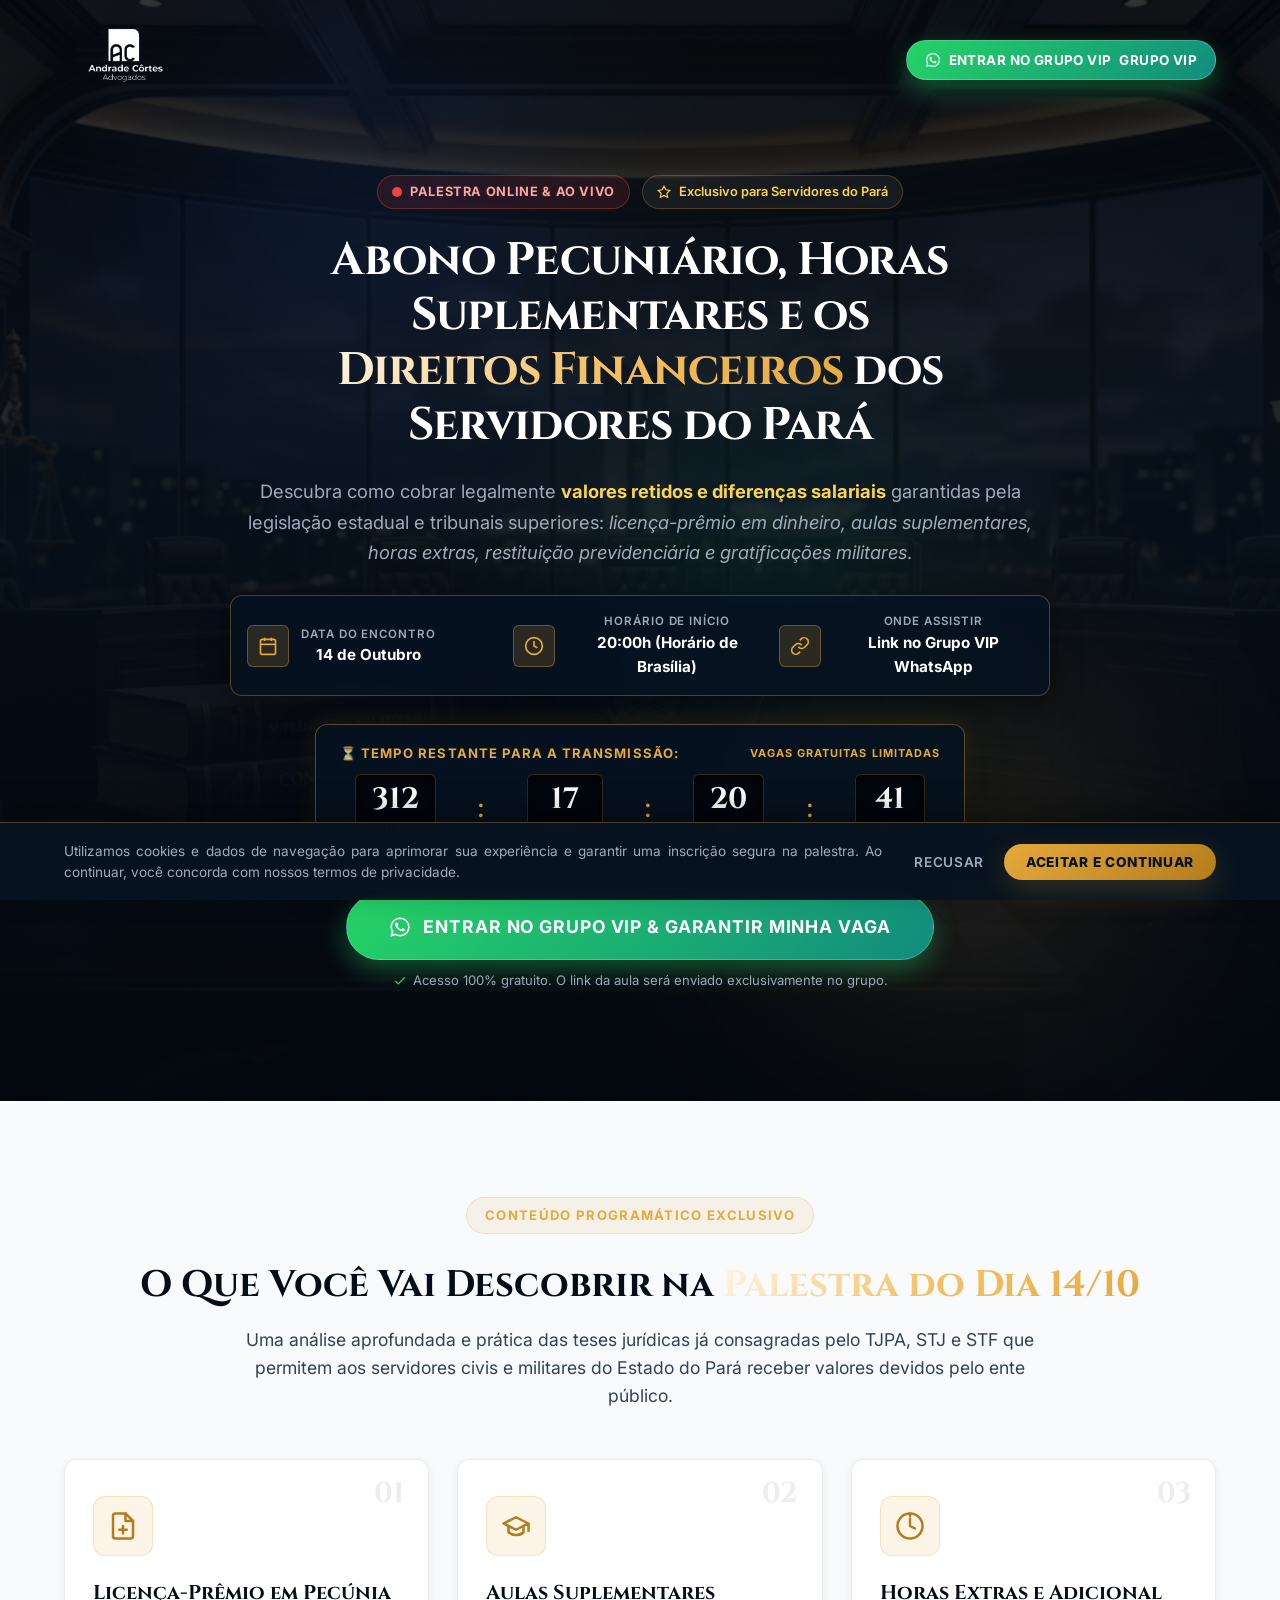
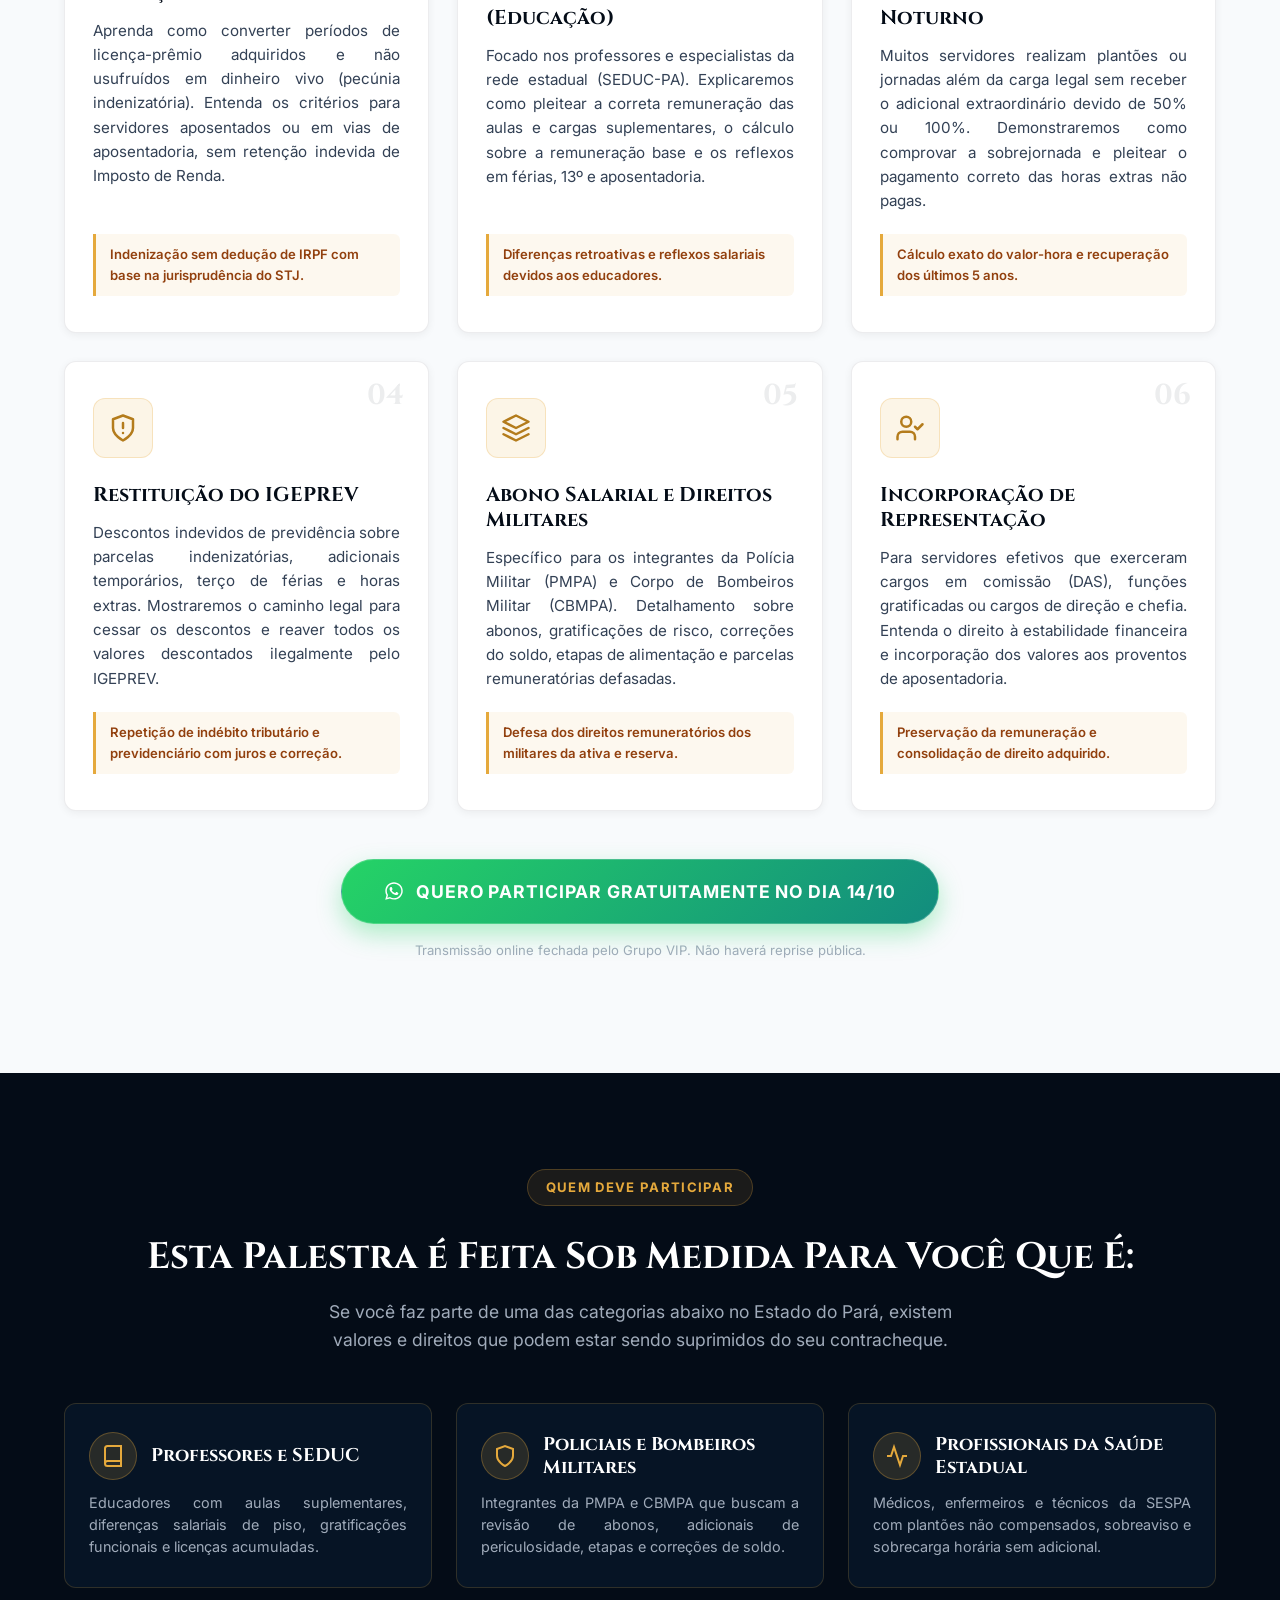
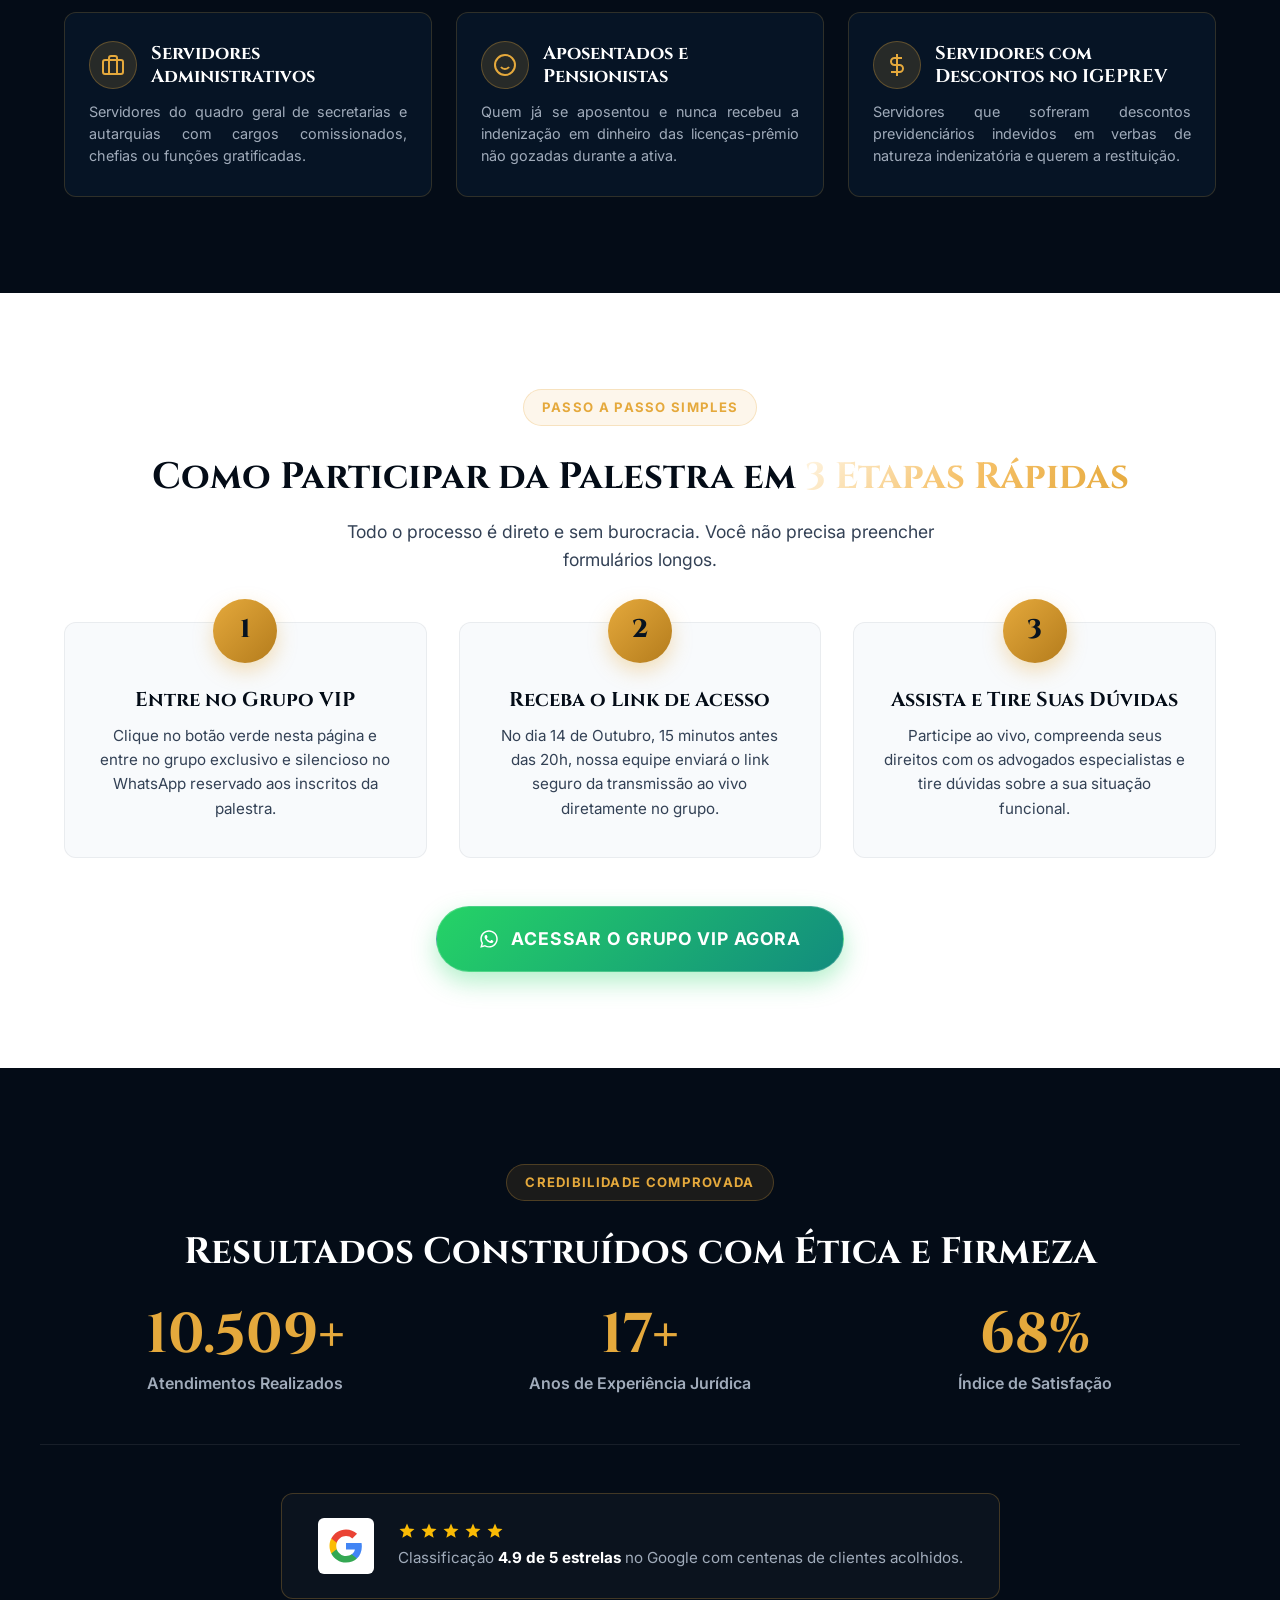
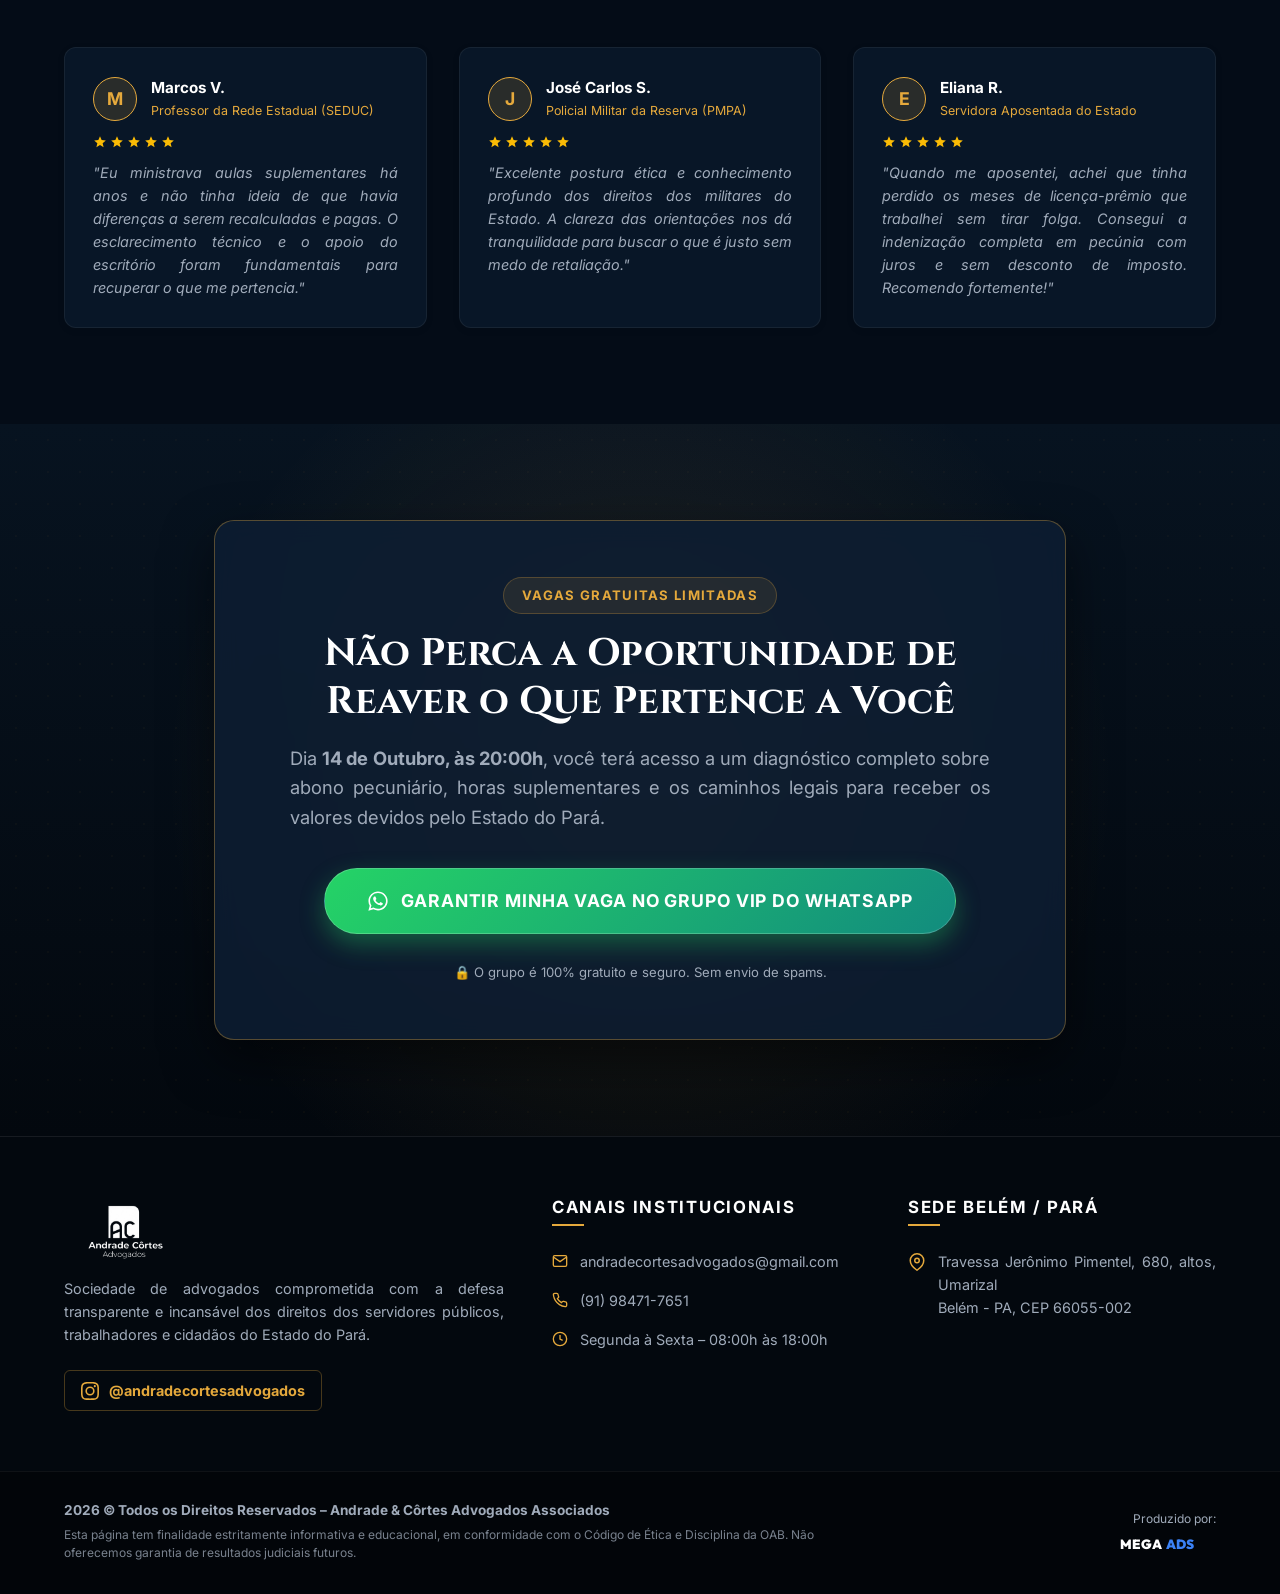
==== commit 0e720225: "fix(vercel): adiciona configuracao vercel.json e caminhos relativos para corrigir carregamento na ro" ====
--- a/Evento/index.html
+++ b/Evento/index.html
@@ -29,13 +29,21 @@
     <link rel="icon" href="https://andradecortes.adv.br/lp/wp-content/uploads/2024/04/cropped-Orig-Vert-1-192x192.png" sizes="192x192">
     <link rel="apple-touch-icon" href="https://andradecortes.adv.br/lp/wp-content/uploads/2024/04/cropped-Orig-Vert-1-180x180.png">
     
+    <!-- Script de compatibilidade de rota: garante que o navegador resolva os assets a partir da subpasta /Evento/ -->
+    <script>
+        // Caso a URL seja acessada sem a barra no final (ex: /Evento ou /evento), adiciona a barra para que os assets relativos carreguem corretamente
+        if (window.location.pathname.endsWith('/Evento') || window.location.pathname.endsWith('/evento')) {
+            window.location.replace(window.location.pathname + '/' + window.location.search + window.location.hash);
+        }
+    </script>
+    
     <!-- Pré-conexão e carregamento das fontes do Google (Cinzel, Inter e Outfit) -->
     <link rel="preconnect" href="https://fonts.googleapis.com">
     <link rel="preconnect" href="https://fonts.gstatic.com" crossorigin>
     <link href="https://fonts.googleapis.com/css2?family=Cinzel:wght@500;600;700;800&family=Inter:wght@300;400;500;600;700&family=Outfit:wght@400;500;600;700;900&display=swap" rel="stylesheet">
     
     <!-- Folha de estilos dedicada da Landing Page de Palestra -->
-    <link rel="stylesheet" href="css/style.css">
+    <link rel="stylesheet" href="./css/style.css">
 
     <!-- Google Tag Manager (GTM) para rastreamento de conversão em tráfego pago -->
     <script>
@@ -59,10 +67,10 @@
          ========================================================================== -->
     <header id="main-header" class="header-fixed">
         <div class="container header-container">
-            <!-- Logotipo Andrade & Côrtes Advogados Associados -->
+            <!-- Logotipo Andrade & Côrtes Advogados Associados com caminho relativo explícito -->
             <a href="#" class="logo-link" aria-label="Voltar ao início">
                 <div class="logo-wrapper">
-                    <img src="Assets/logo.webp" alt="Andrade & Côrtes Advogados Associados" class="logo-img" width="180" height="50">
+                    <img src="./Assets/logo.webp" alt="Andrade & Côrtes Advogados Associados" class="logo-img" width="180" height="50">
                 </div>
             </a>
             
@@ -650,8 +658,9 @@
         <div class="container footer-grid section-padding-sm">
             <!-- Coluna 1: Logo e Resumo Institucional -->
             <div class="footer-col footer-about">
+                <!-- Logotipo Andrade & Côrtes Advogados Associados no rodapé -->
                 <div class="logo-wrapper footer-logo">
-                    <img src="Assets/logo.webp" alt="Andrade & Côrtes Advogados Associados" class="logo-img" width="260" height="70">
+                    <img src="./Assets/logo.webp" alt="Andrade & Côrtes Advogados Associados" class="logo-img" width="260" height="70">
                 </div>
                 <p class="footer-desc">
                     Sociedade de advogados comprometida com a defesa transparente e incansável dos direitos dos servidores públicos, trabalhadores e cidadãos do Estado do Pará.
@@ -743,7 +752,7 @@
         </div>
     </div>
 
-    <!-- Script Principal da Página de Evento -->
-    <script src="js/script.js"></script>
+    <!-- Script Principal da Página de Evento com caminho relativo explícito -->
+    <script src="./js/script.js"></script>
 </body>
 </html>
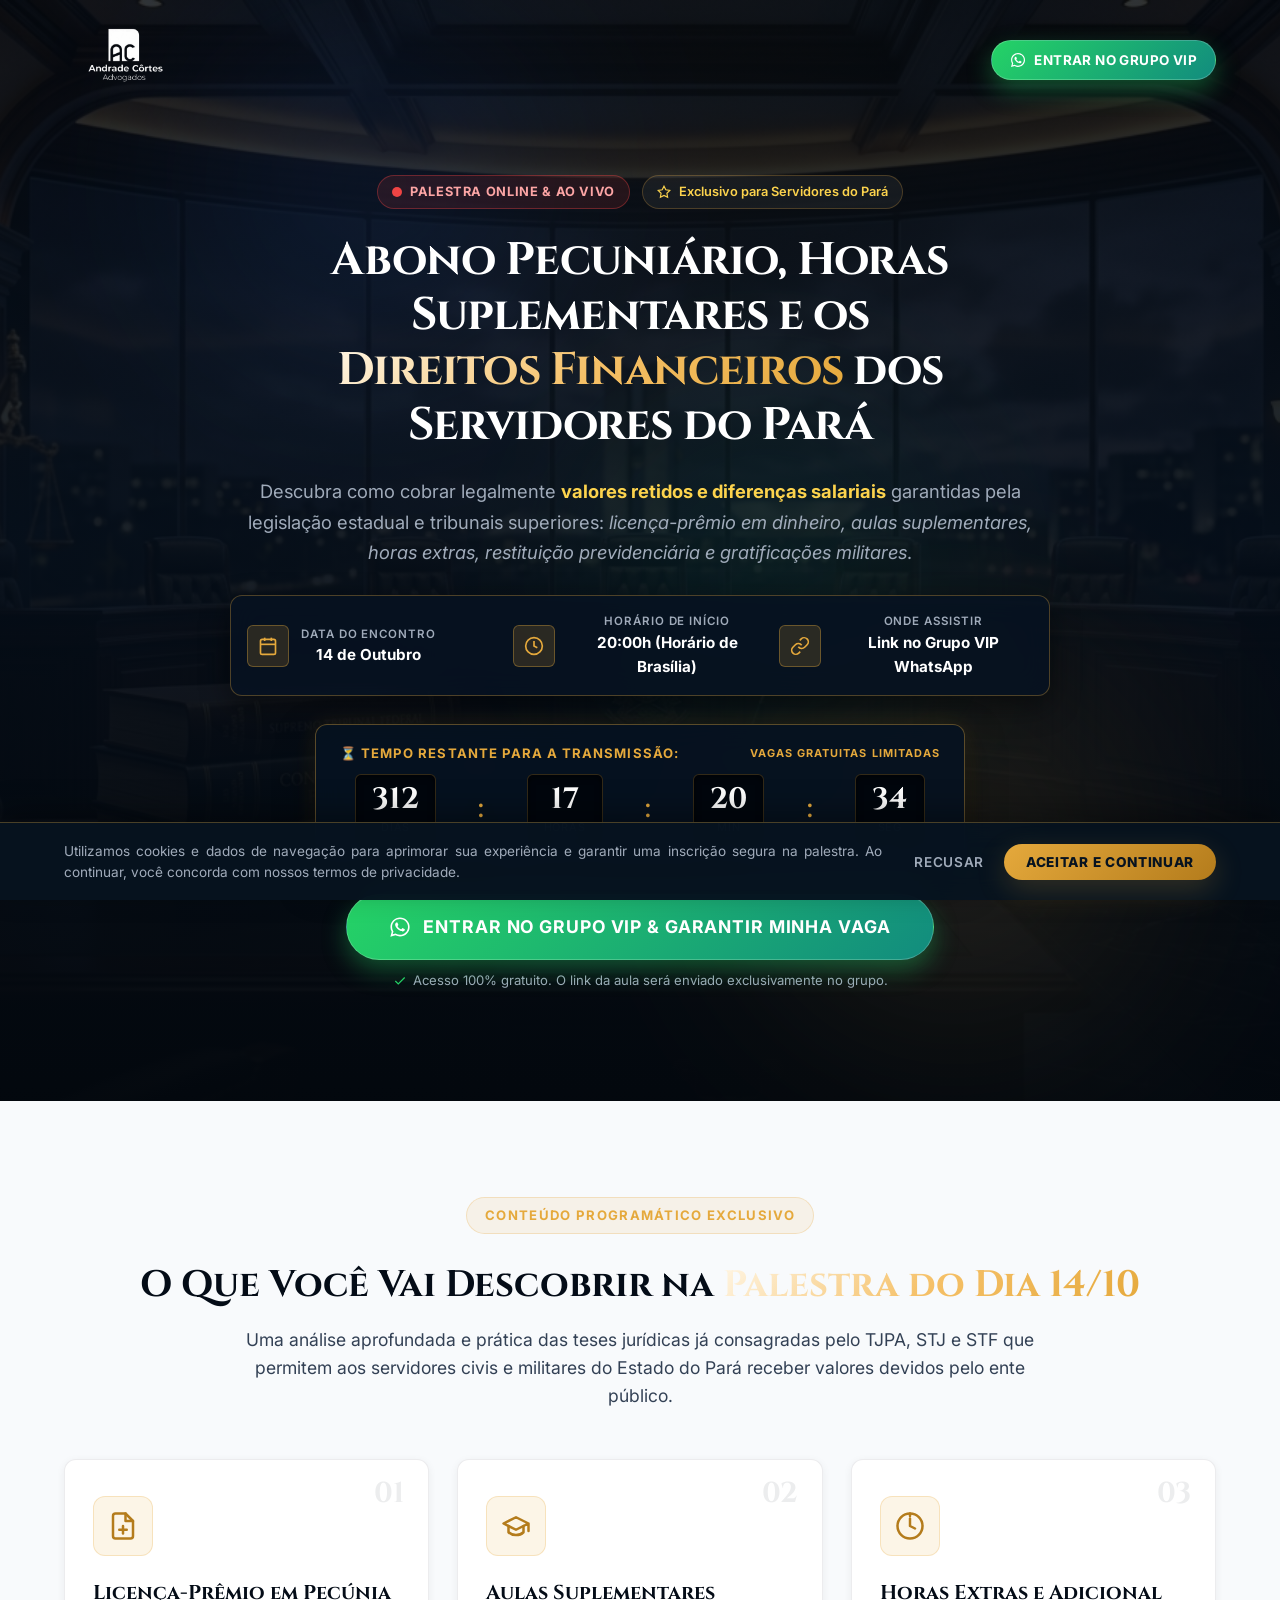
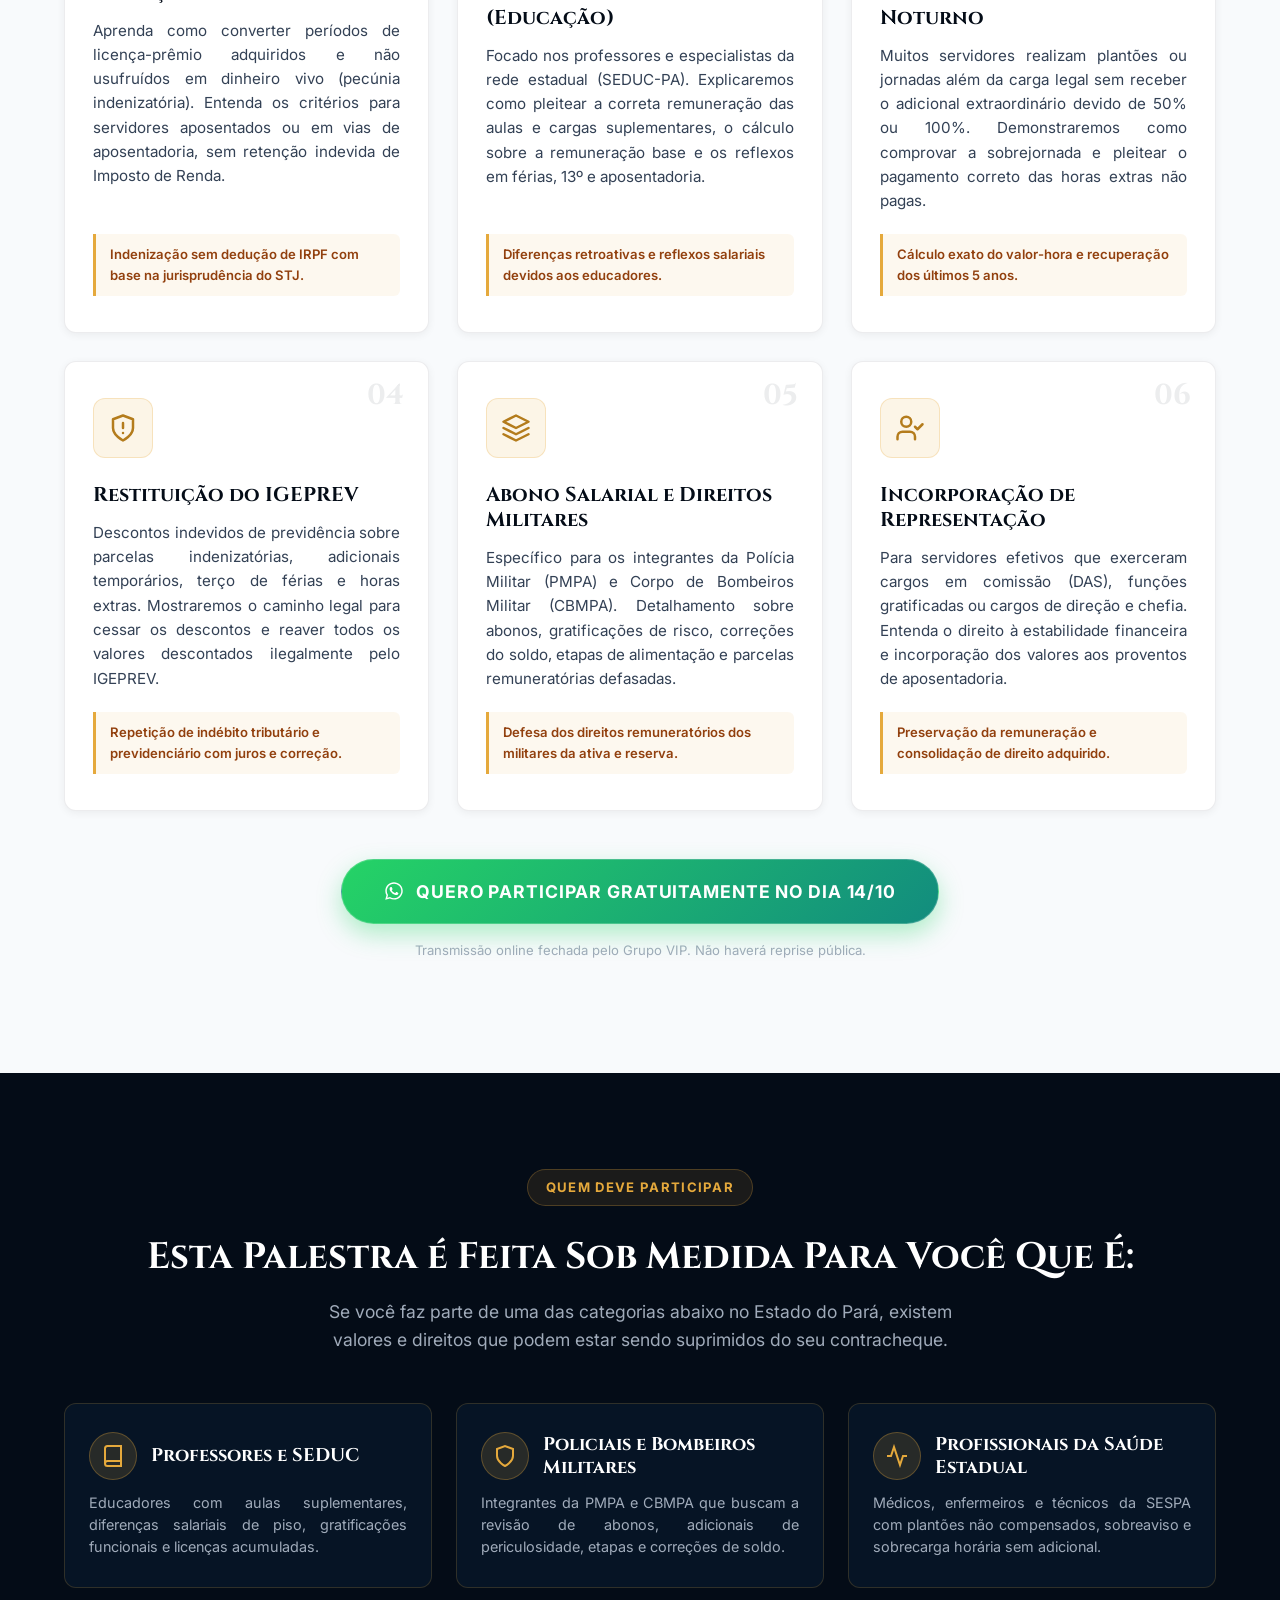
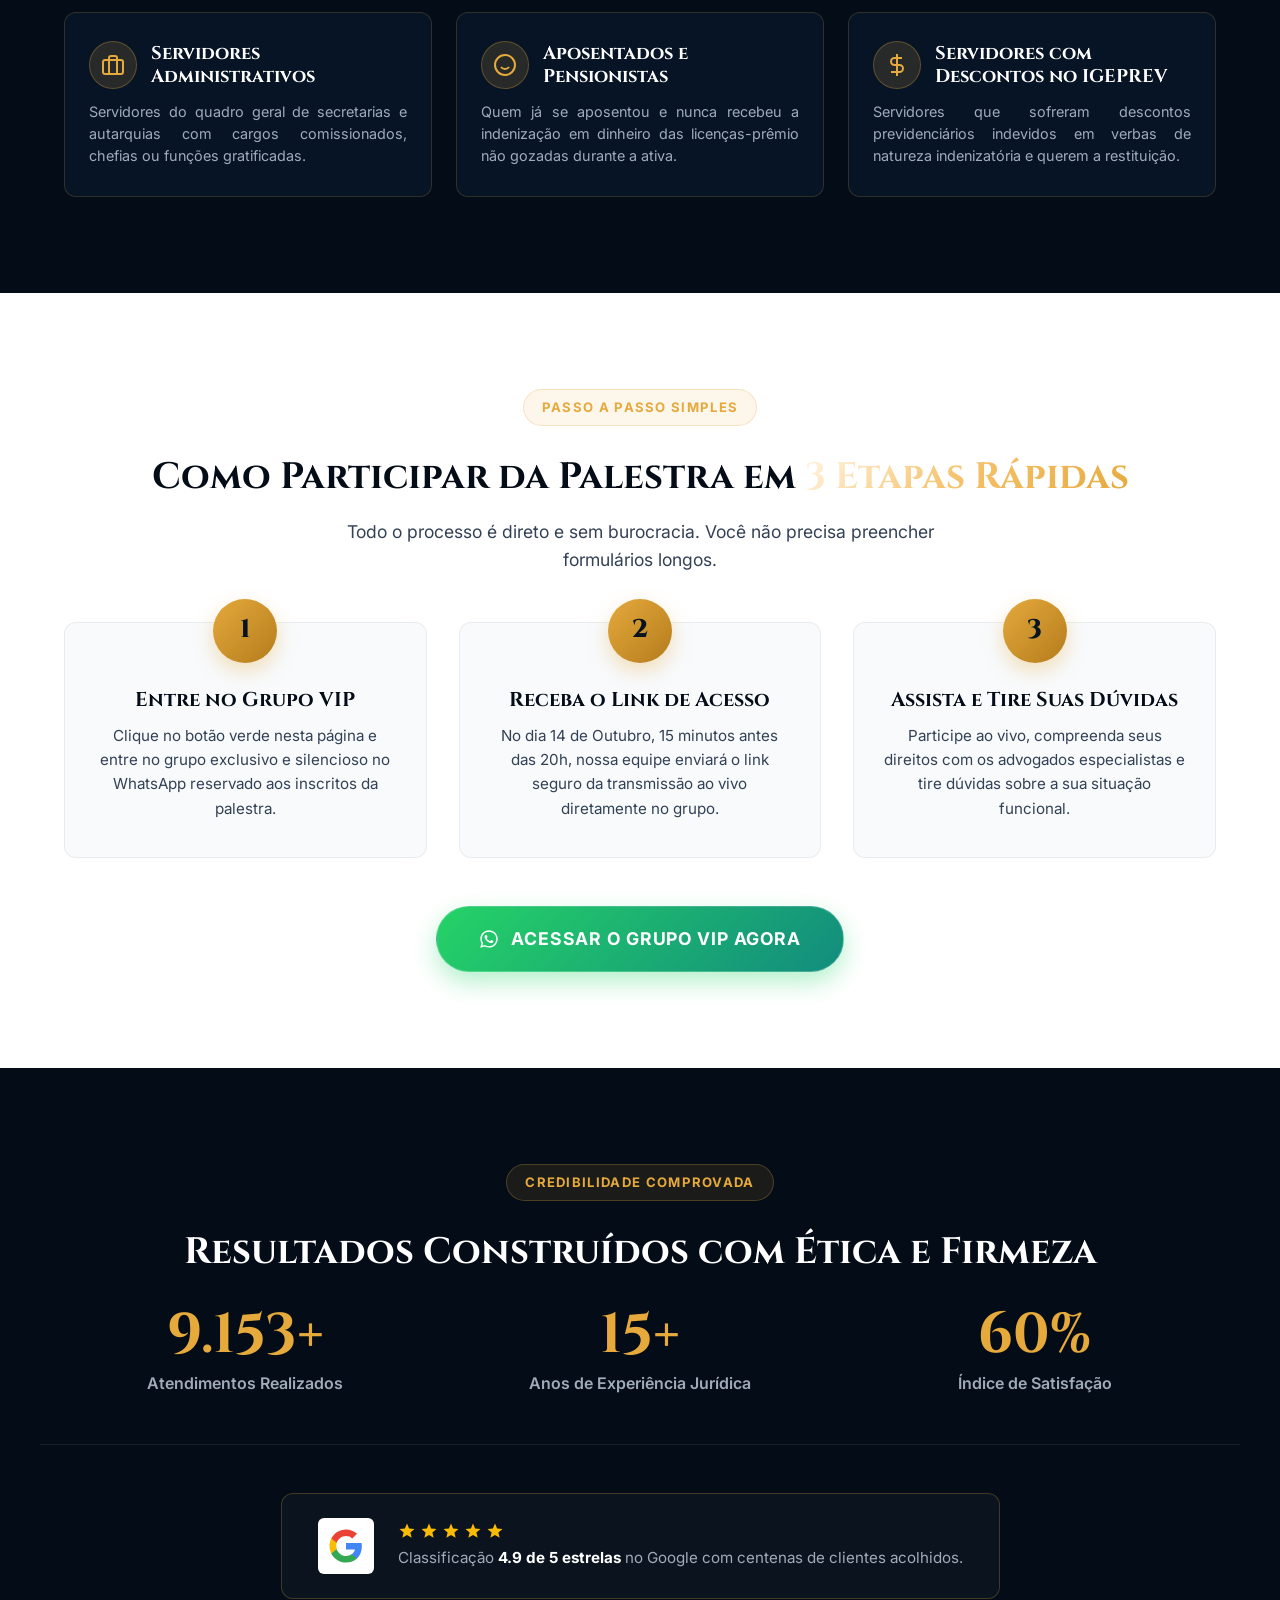
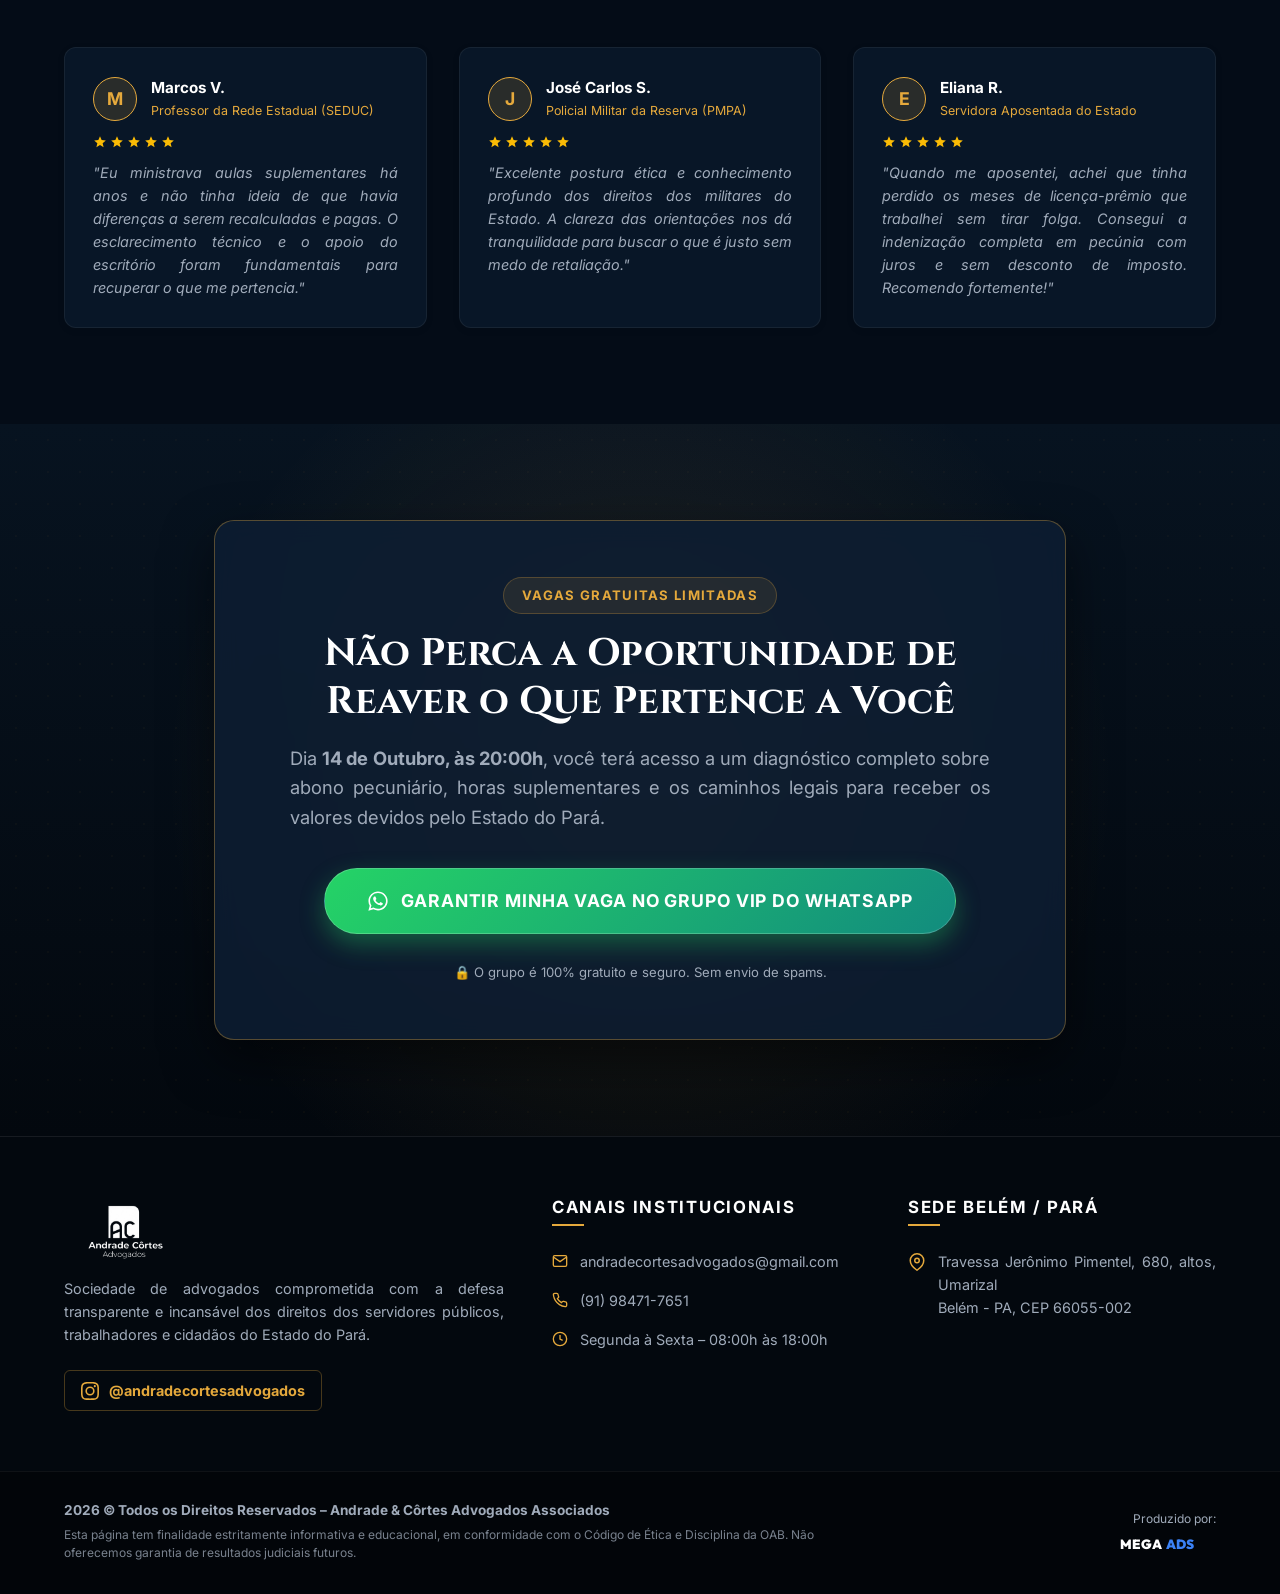
==== commit 19463ece: "fix(evento): atualiza link do grupo vip e corrige repeticao no botao do header desktop" ====
--- a/Evento/index.html
+++ b/Evento/index.html
@@ -75,8 +75,8 @@
             </a>
             
             <!-- Botão de Ação Rápida no Cabeçalho direcionando para o Grupo VIP -->
-            <!-- NOTA: Substitua o link 'https://chat.whatsapp.com/SEU_GRUPO_DO_WHATSAPP' pelo link oficial do grupo -->
-            <a href="https://chat.whatsapp.com/SEU_GRUPO_DO_WHATSAPP" class="btn btn-sm btn-header btn-whatsapp-vip btn-whatsapp-track" data-location="header" target="_blank" rel="noopener noreferrer">
+            <!-- Link oficial do WhatsApp para acesso direto ao Grupo VIP da palestra -->
+            <a href="https://chat.whatsapp.com/FetzqEFaecZ8cpV2WDIaJS?s=cl&p=i&mlu=0&ilr=4" class="btn btn-sm btn-header btn-whatsapp-vip btn-whatsapp-track" data-location="header" target="_blank" rel="noopener noreferrer">
                 <!-- Ícone SVG do WhatsApp -->
                 <svg viewBox="0 0 448 512" width="16" height="16" fill="currentColor" xmlns="http://www.w3.org/2000/svg">
                     <path d="M380.9 97.1C339 55.1 283.2 32 223.9 32c-122.4 0-222 99.6-222 222 0 39.1 10.2 77.3 29.6 111L0 480l117.7-30.9c32.4 17.7 68.9 27 106.1 27h.1c122.3 0 224.1-99.6 224.1-222 0-59.3-25.2-115-67.1-157zm-157 341.6c-33.2 0-65.7-8.9-94-25.7l-6.7-4-69.8 18.3L72 359.2l-4.4-7c-18.5-29.4-28.2-63.3-28.2-98.2 0-101.7 82.8-184.5 184.6-184.5 49.3 0 95.6 19.2 130.4 54.1 34.8 34.9 56.2 81.2 56.1 130.5 0 101.8-84.9 184.6-186.6 184.6zm101.2-138.2c-5.5-2.8-32.8-16.2-37.9-18-5.1-1.9-8.8-2.8-12.5 2.8-3.7 5.6-14.3 18-17.6 21.8-3.2 3.7-6.5 4.2-12 1.4-32.6-16.3-54-29.1-75.5-66-5.7-9.8 5.7-9.1 16.3-30.3 1.8-3.7.9-6.9-.5-9.7-1.4-2.8-12.5-30.1-17.1-41.2-4.5-10.8-9.1-9.3-12.5-9.5-3.2-.2-6.9-.2-10.6-.2-3.7 0-9.7 1.4-14.8 6.9-5.1 5.6-19.4 19-19.4 46.3 0 27.3 19.9 53.7 22.6 57.4 2.8 3.7 39.1 59.7 94.8 83.8 35.2 15.2 49 16.5 66.6 13.9 10.7-1.6 32.8-13.4 37.4-26.4 4.6-13 4.6-24.1 3.2-26.4-1.3-2.5-5-3.9-10.5-6.6z"/>
@@ -199,8 +199,8 @@
 
                 <!-- Botão CTA Principal do Funil: Entrar no Grupo VIP -->
                 <div class="hero-cta-wrapper">
-                    <!-- NOTA: O link redireciona para o Grupo VIP do WhatsApp onde o participante recebe o link ao vivo -->
-                    <a href="https://chat.whatsapp.com/SEU_GRUPO_DO_WHATSAPP" class="btn btn-lg btn-whatsapp-vip pulse-effect btn-whatsapp-track" data-location="hero_main" target="_blank" rel="noopener noreferrer">
+                    <!-- Link oficial do WhatsApp para acesso direto ao Grupo VIP da palestra -->
+                    <a href="https://chat.whatsapp.com/FetzqEFaecZ8cpV2WDIaJS?s=cl&p=i&mlu=0&ilr=4" class="btn btn-lg btn-whatsapp-vip pulse-effect btn-whatsapp-track" data-location="hero_main" target="_blank" rel="noopener noreferrer">
                         <!-- Ícone do WhatsApp -->
                         <svg viewBox="0 0 448 512" width="22" height="22" fill="currentColor" xmlns="http://www.w3.org/2000/svg">
                             <path d="M380.9 97.1C339 55.1 283.2 32 223.9 32c-122.4 0-222 99.6-222 222 0 39.1 10.2 77.3 29.6 111L0 480l117.7-30.9c32.4 17.7 68.9 27 106.1 27h.1c122.3 0 224.1-99.6 224.1-222 0-59.3-25.2-115-67.1-157zm-157 341.6c-33.2 0-65.7-8.9-94-25.7l-6.7-4-69.8 18.3L72 359.2l-4.4-7c-18.5-29.4-28.2-63.3-28.2-98.2 0-101.7 82.8-184.5 184.6-184.5 49.3 0 95.6 19.2 130.4 54.1 34.8 34.9 56.2 81.2 56.1 130.5 0 101.8-84.9 184.6-186.6 184.6zm101.2-138.2c-5.5-2.8-32.8-16.2-37.9-18-5.1-1.9-8.8-2.8-12.5 2.8-3.7 5.6-14.3 18-17.6 21.8-3.2 3.7-6.5 4.2-12 1.4-32.6-16.3-54-29.1-75.5-66-5.7-9.8 5.7-9.1 16.3-30.3 1.8-3.7.9-6.9-.5-9.7-1.4-2.8-12.5-30.1-17.1-41.2-4.5-10.8-9.1-9.3-12.5-9.5-3.2-.2-6.9-.2-10.6-.2-3.7 0-9.7 1.4-14.8 6.9-5.1 5.6-19.4 19-19.4 46.3 0 27.3 19.9 53.7 22.6 57.4 2.8 3.7 39.1 59.7 94.8 83.8 35.2 15.2 49 16.5 66.6 13.9 10.7-1.6 32.8-13.4 37.4-26.4 4.6-13 4.6-24.1 3.2-26.4-1.3-2.5-5-3.9-10.5-6.6z"/>
@@ -354,7 +354,8 @@
 
         <!-- Botão Intermediário de Conversão com classe responsiva -->
         <div class="container text-center mt-5">
-            <a href="https://chat.whatsapp.com/SEU_GRUPO_DO_WHATSAPP" class="btn btn-lg btn-whatsapp-vip btn-whatsapp-track section-cta-btn" data-location="topics_middle" target="_blank" rel="noopener noreferrer">
+            <!-- Link oficial do WhatsApp para acesso direto ao Grupo VIP da palestra -->
+            <a href="https://chat.whatsapp.com/FetzqEFaecZ8cpV2WDIaJS?s=cl&p=i&mlu=0&ilr=4" class="btn btn-lg btn-whatsapp-vip btn-whatsapp-track section-cta-btn" data-location="topics_middle" target="_blank" rel="noopener noreferrer">
                 <svg viewBox="0 0 448 512" width="20" height="20" fill="currentColor" xmlns="http://www.w3.org/2000/svg">
                     <path d="M380.9 97.1C339 55.1 283.2 32 223.9 32c-122.4 0-222 99.6-222 222 0 39.1 10.2 77.3 29.6 111L0 480l117.7-30.9c32.4 17.7 68.9 27 106.1 27h.1c122.3 0 224.1-99.6 224.1-222 0-59.3-25.2-115-67.1-157zm-157 341.6c-33.2 0-65.7-8.9-94-25.7l-6.7-4-69.8 18.3L72 359.2l-4.4-7c-18.5-29.4-28.2-63.3-28.2-98.2 0-101.7 82.8-184.5 184.6-184.5 49.3 0 95.6 19.2 130.4 54.1 34.8 34.9 56.2 81.2 56.1 130.5 0 101.8-84.9 184.6-186.6 184.6zm101.2-138.2c-5.5-2.8-32.8-16.2-37.9-18-5.1-1.9-8.8-2.8-12.5 2.8-3.7 5.6-14.3 18-17.6 21.8-3.2 3.7-6.5 4.2-12 1.4-32.6-16.3-54-29.1-75.5-66-5.7-9.8 5.7-9.1 16.3-30.3 1.8-3.7.9-6.9-.5-9.7-1.4-2.8-12.5-30.1-17.1-41.2-4.5-10.8-9.1-9.3-12.5-9.5-3.2-.2-6.9-.2-10.6-.2-3.7 0-9.7 1.4-14.8 6.9-5.1 5.6-19.4 19-19.4 46.3 0 27.3 19.9 53.7 22.6 57.4 2.8 3.7 39.1 59.7 94.8 83.8 35.2 15.2 49 16.5 66.6 13.9 10.7-1.6 32.8-13.4 37.4-26.4 4.6-13 4.6-24.1 3.2-26.4-1.3-2.5-5-3.9-10.5-6.6z"/>
                 </svg>
@@ -502,7 +503,8 @@
 
         <!-- Botão CTA Centralizado com classe responsiva -->
         <div class="container text-center mt-5">
-            <a href="https://chat.whatsapp.com/SEU_GRUPO_DO_WHATSAPP" class="btn btn-lg btn-whatsapp-vip btn-whatsapp-track section-cta-btn" data-location="steps_bottom" target="_blank" rel="noopener noreferrer">
+            <!-- Link oficial do WhatsApp para acesso direto ao Grupo VIP da palestra -->
+            <a href="https://chat.whatsapp.com/FetzqEFaecZ8cpV2WDIaJS?s=cl&p=i&mlu=0&ilr=4" class="btn btn-lg btn-whatsapp-vip btn-whatsapp-track section-cta-btn" data-location="steps_bottom" target="_blank" rel="noopener noreferrer">
                 <svg viewBox="0 0 448 512" width="20" height="20" fill="currentColor" xmlns="http://www.w3.org/2000/svg">
                     <path d="M380.9 97.1C339 55.1 283.2 32 223.9 32c-122.4 0-222 99.6-222 222 0 39.1 10.2 77.3 29.6 111L0 480l117.7-30.9c32.4 17.7 68.9 27 106.1 27h.1c122.3 0 224.1-99.6 224.1-222 0-59.3-25.2-115-67.1-157zm-157 341.6c-33.2 0-65.7-8.9-94-25.7l-6.7-4-69.8 18.3L72 359.2l-4.4-7c-18.5-29.4-28.2-63.3-28.2-98.2 0-101.7 82.8-184.5 184.6-184.5 49.3 0 95.6 19.2 130.4 54.1 34.8 34.9 56.2 81.2 56.1 130.5 0 101.8-84.9 184.6-186.6 184.6zm101.2-138.2c-5.5-2.8-32.8-16.2-37.9-18-5.1-1.9-8.8-2.8-12.5 2.8-3.7 5.6-14.3 18-17.6 21.8-3.2 3.7-6.5 4.2-12 1.4-32.6-16.3-54-29.1-75.5-66-5.7-9.8 5.7-9.1 16.3-30.3 1.8-3.7.9-6.9-.5-9.7-1.4-2.8-12.5-30.1-17.1-41.2-4.5-10.8-9.1-9.3-12.5-9.5-3.2-.2-6.9-.2-10.6-.2-3.7 0-9.7 1.4-14.8 6.9-5.1 5.6-19.4 19-19.4 46.3 0 27.3 19.9 53.7 22.6 57.4 2.8 3.7 39.1 59.7 94.8 83.8 35.2 15.2 49 16.5 66.6 13.9 10.7-1.6 32.8-13.4 37.4-26.4 4.6-13 4.6-24.1 3.2-26.4-1.3-2.5-5-3.9-10.5-6.6z"/>
                 </svg>
@@ -637,7 +639,8 @@
                 </p>
 
                 <div class="cta-button-container">
-                    <a href="https://chat.whatsapp.com/SEU_GRUPO_DO_WHATSAPP" class="btn btn-lg btn-whatsapp-vip pulse-effect btn-whatsapp-track" data-location="final_cta" target="_blank" rel="noopener noreferrer">
+                    <!-- Link oficial do WhatsApp para acesso direto ao Grupo VIP da palestra -->
+                    <a href="https://chat.whatsapp.com/FetzqEFaecZ8cpV2WDIaJS?s=cl&p=i&mlu=0&ilr=4" class="btn btn-lg btn-whatsapp-vip pulse-effect btn-whatsapp-track" data-location="final_cta" target="_blank" rel="noopener noreferrer">
                         <svg viewBox="0 0 448 512" width="22" height="22" fill="currentColor" xmlns="http://www.w3.org/2000/svg">
                             <path d="M380.9 97.1C339 55.1 283.2 32 223.9 32c-122.4 0-222 99.6-222 222 0 39.1 10.2 77.3 29.6 111L0 480l117.7-30.9c32.4 17.7 68.9 27 106.1 27h.1c122.3 0 224.1-99.6 224.1-222 0-59.3-25.2-115-67.1-157zm-157 341.6c-33.2 0-65.7-8.9-94-25.7l-6.7-4-69.8 18.3L72 359.2l-4.4-7c-18.5-29.4-28.2-63.3-28.2-98.2 0-101.7 82.8-184.5 184.6-184.5 49.3 0 95.6 19.2 130.4 54.1 34.8 34.9 56.2 81.2 56.1 130.5 0 101.8-84.9 184.6-186.6 184.6zm101.2-138.2c-5.5-2.8-32.8-16.2-37.9-18-5.1-1.9-8.8-2.8-12.5 2.8-3.7 5.6-14.3 18-17.6 21.8-3.2 3.7-6.5 4.2-12 1.4-32.6-16.3-54-29.1-75.5-66-5.7-9.8 5.7-9.1 16.3-30.3 1.8-3.7.9-6.9-.5-9.7-1.4-2.8-12.5-30.1-17.1-41.2-4.5-10.8-9.1-9.3-12.5-9.5-3.2-.2-6.9-.2-10.6-.2-3.7 0-9.7 1.4-14.8 6.9-5.1 5.6-19.4 19-19.4 46.3 0 27.3 19.9 53.7 22.6 57.4 2.8 3.7 39.1 59.7 94.8 83.8 35.2 15.2 49 16.5 66.6 13.9 10.7-1.6 32.8-13.4 37.4-26.4 4.6-13 4.6-24.1 3.2-26.4-1.3-2.5-5-3.9-10.5-6.6z"/>
                         </svg>
--- a/Evento/css/style.css
+++ b/Evento/css/style.css
@@ -333,14 +333,14 @@
     letter-spacing: 0.03em;
 }
 
-/* Exibe o texto completo no desktop e esconde o texto resumido */
-.btn-text-desktop {
-    display: inline;
-}
-
-/* Oculta por padrão no desktop o texto compacto de mobile */
-.btn-text-mobile {
-    display: none;
+/* Exibe o texto completo no cabeçalho em telas desktop */
+.btn .btn-text-desktop {
+    display: inline-block;
+}
+
+/* Oculta no desktop o texto compacto de mobile com prioridade para não sobrescrever nem repetir as palavras */
+.btn .btn-text-mobile {
+    display: none !important;
 }
 
 /* Pulsação com Efeito Onda */
@@ -1821,13 +1821,16 @@
         height: 42px;
     }
 
-    /* No cabeçalho, oculta o texto longo e mostra a versão curta e enxuta */
-    .btn-text-desktop {
+    /* No cabeçalho para telas de smartphones, oculta o texto longo e exibe apenas o texto compacto */
+    .btn-text-desktop,
+    .btn .btn-text-desktop {
         display: none !important;
     }
 
-    .btn-text-mobile {
-        display: inline !important;
+    /* Exibe o texto compacto no mobile mantendo o formato inline-block */
+    .btn-text-mobile,
+    .btn .btn-text-mobile {
+        display: inline-block !important;
     }
 
     /* Botão do cabeçalho ultra compacto para telas de smartphones */
